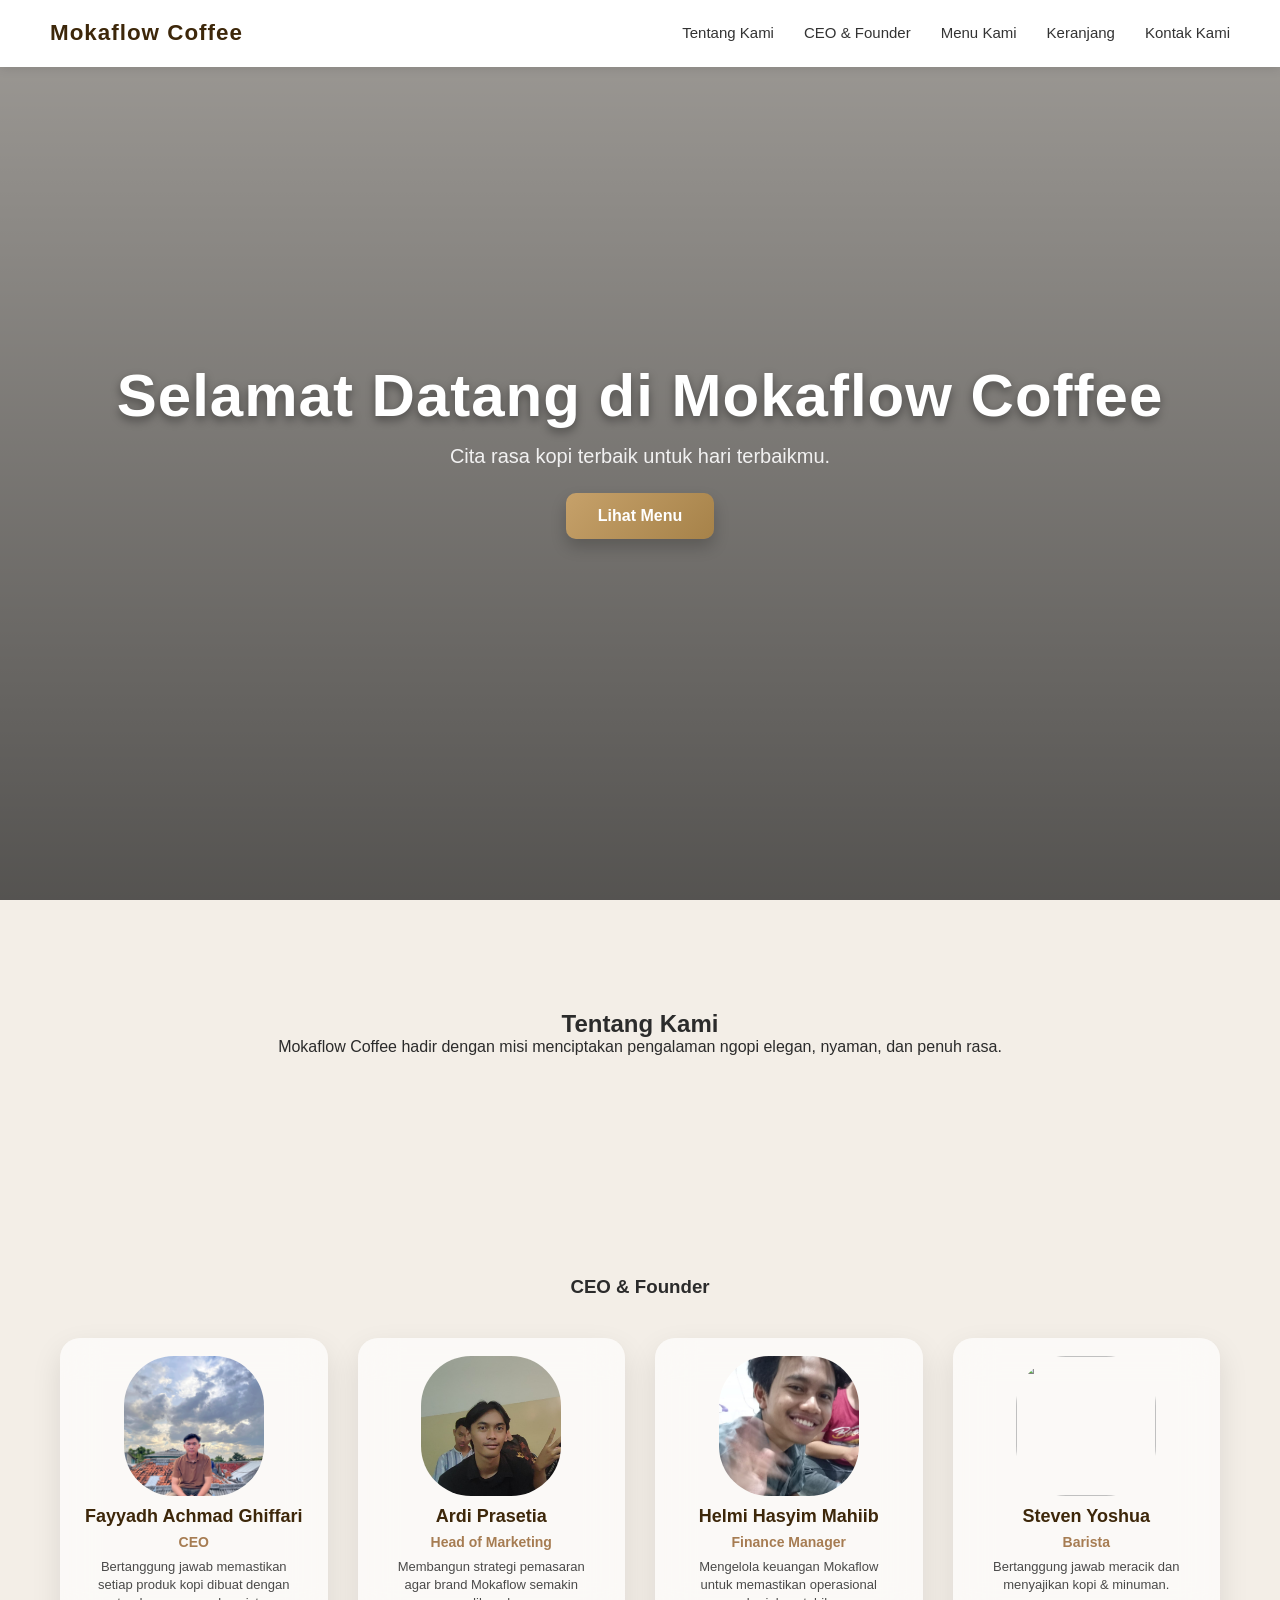
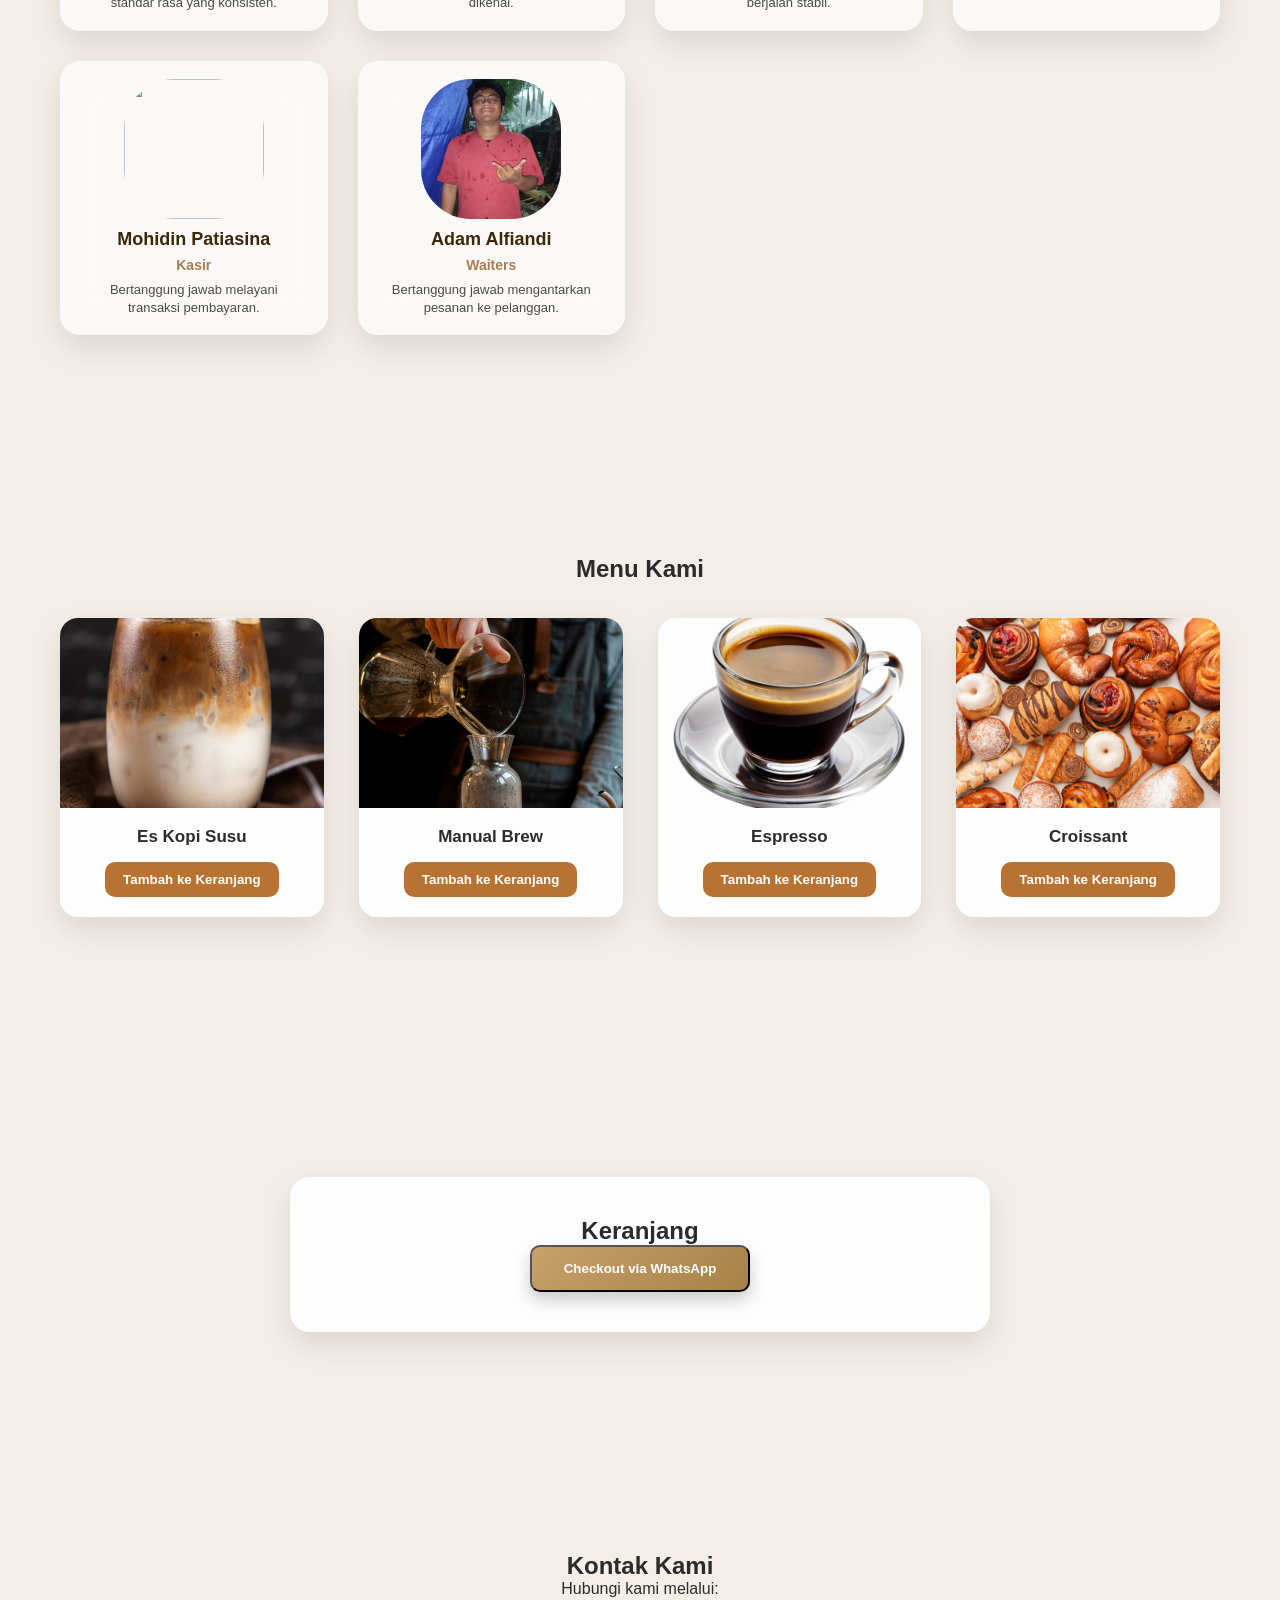
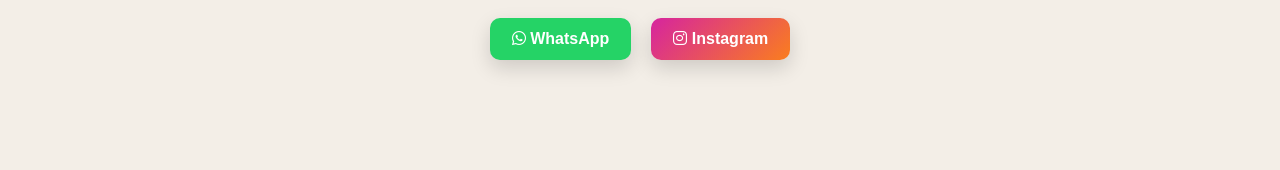
==== index.html @ 1c15f039 "Update index.html" ====
<!DOCTYPE html>
<html lang="id">
<head>
  <meta charset="UTF-8" />
  <meta name="viewport" content="width=device-width, initial-scale=1.0" />
  <title>Mokaflow Coffee</title>
  <link rel="stylesheet" href="style.css" />
  <link rel="stylesheet" href="https://cdnjs.cloudflare.com/ajax/libs/font-awesome/6.5.0/css/all.min.css" />
</head>
<body>
  <header>
    <nav class="navbar">
  <div class="logo">Mokaflow Coffee</div>

  <ul class="nav-links">
    <li><a href="#about">Tentang Kami</a></li>
    <li><a href="#ceo">CEO & Founder</a></li>
    <li><a href="#menu">Menu Kami</a></li>
    <li><a href="#keranjang">Keranjang</a></li>
    <li><a href="#kontak">Kontak Kami</a></li>
    
  </ul>

  <div class="burger">
    <span></span><span></span><span></span>
  </div>
</nav>

  </header>

  <section class="hero">
    <h1>Selamat Datang di Mokaflow Coffee</h1>
    <p>Cita rasa kopi terbaik untuk hari terbaikmu.</p>
    <a href="#menu" class="btn">Lihat Menu</a>
  </section>

  <section id="about" class="about">
    <h2>Tentang Kami</h2>
    <p>Mokaflow Coffee hadir dengan misi menciptakan pengalaman ngopi elegan, nyaman, dan penuh rasa.</p>
  </section>

  <section id="ceo" class="ceo">
    <h3>CEO & Founder</h3>
<div class="ceo-grid">

  <div class="ceo-card">
    <img src="images/fayyadh.jpeg" loading="lazy">
    <h3 class="ceo-name">Fayyadh Achmad Ghiffari</h3>

    <a href="https://wa.me/6285695570167" target="_blank" class="ceo-role">
      CEO 
    </a>

    <p class="ceo-desc">
      Bertanggung jawab memastikan setiap produk kopi dibuat dengan standar rasa yang konsisten.
    </p>
  </div>

  <div class="ceo-card">
    <img src="images/IMG_20251121_070805_861.jpg" loading="lazy">
    <h3 class="ceo-name">Ardi Prasetia</h3>

    <a href="https://wa.me/6285695570167" target="_blank" class="ceo-role">
      Head of Marketing
    </a>

    <p class="ceo-desc">
      Membangun strategi pemasaran agar brand Mokaflow semakin dikenal.
    </p>
  </div>

  <div class="ceo-card">
    <img src="images/IMG_20251121_070446_904.jpg" loading="lazy">
    <h3 class="ceo-name">Helmi Hasyim Mahiib</h3>

    <a href="https://wa.me/6285695570167" target="_blank" class="ceo-role">
      Finance Manager
    </a>

    <p class="ceo-desc">
      Mengelola keuangan Mokaflow untuk memastikan operasional berjalan stabil.
    </p>
  </div>

  <div class="ceo-card">
    <img src="images/#" loading="lazy">
    <h3 class="ceo-name">Steven Yoshua</h3>

    <a href="https://wa.me/6285695570167" target="_blank" class="ceo-role">
      Barista 
    </a>

    <p class="ceo-desc">
      Bertanggung jawab meracik dan menyajikan kopi & minuman.
    </p>
  </div>

  <div class="ceo-card">
    <img src="images/#" loading="lazy">
    <h3 class="ceo-name">Mohidin Patiasina</h3>

    <a href="https://wa.me/6285695570167" target="_blank" class="ceo-role">
      Kasir 
    </a>

    <p class="ceo-desc">
      Bertanggung jawab melayani transaksi pembayaran.
    </p>
  </div>

  <div class="ceo-card">
    <img src="images/alfiandi.jpeg" loading="lazy">
    <h3 class="ceo-name">Adam Alfiandi</h3>

    <a href="https://wa.me/6285695570167" target="_blank" class="ceo-role">
      Waiters
    </a>

    <p class="ceo-desc">
      Bertanggung jawab mengantarkan pesanan ke pelanggan.
    </p>
  </div>
  
</div>
  </section>

  <section id="menu" class="menu">
    <h2>Menu Kami</h2>
    <div class="menu-grid">
      <div class="menu-card">
  <img src="images/iced-coffee-with-whipped-cream.jpg" loading="lazy">
  <p>Es Kopi Susu</p>
  <button class="add-cart" data-item="Es Kopi Susu">Tambah ke Keranjang</button>
      </div>
      <div class="menu-card">
  <img src="images/coffee-maker-coffee-shop.jpg" loading="lazy">
  <p>Manual Brew</p>
  <button class="add-cart" data-item="Manual Brew">Tambah ke Keranjang</button>
</div>

<div class="menu-card">
  <img src="images/—Pngtree—espresso cup with a rich_15473319.png" loading="lazy">
  <p>Espresso</p>
  <button class="add-cart" data-item="Espresso">Tambah ke Keranjang</button>
</div>

<div class="menu-card">
  <img src="images/sweet-pastry-assortment-top-view.jpg" loading="lazy">
  <p>Croissant</p>
  <button class="add-cart" data-item="Croissant">Tambah ke Keranjang</button>
</div>
      
    </div>
  </section>

  
  <section id="keranjang" class="keranjang">
  <section id="cart-section" class="cart">
  <h2>Keranjang</h2>
  <ul id="cart-list"></ul>
  <button id="checkoutBtn" class="btn">Checkout via WhatsApp</button>
  </section>
  </section>

  <section id="kontak" class="kontak">
    <h2>Kontak Kami</h2>
    <p>Hubungi kami melalui:</p>
    <div class="sosmed">
      <a href="https://wa.me/085695570167" class="wa"><i class="fa-brands fa-whatsapp"></i> WhatsApp</a>
      <a href="https://www.instagram.com/mokaflow_coffe/" class="ig"><i class="fa-brands fa-instagram"></i> Instagram</a>
    </div>
  </section>

  <script src="script.js"></script>
  <div id="toast">Menu ditambahkan ke keranjang</div>
</body>
</html>
---- style.css ----
/* RESET */
* {
  margin: 0;
  padding: 0;
  box-sizing: border-box;
  font-family: "Poppins", sans-serif;
  text-align: center;
}

body {
  background: #f3eee7;
  color: #2b2b2b;
  overflow-x: hidden;
}

/* NAVBAR PREMIUM */
.navbar {
  width: 100%;
  padding: 18px 60px;
  display: flex;
  justify-content: space-between;
  align-items: center;
  background: rgba(15, 15, 15, 0.65);
  backdrop-filter: blur(16px) saturate(160%);
  border-bottom: 1px solid rgba(255,255,255,0.08);
  position: fixed;
  top: 0;
  z-index: 999;
  transition: 0.3s ease;
}

.logo {
  color: #3d270a;
  font-size: 26px;
  font-weight: 700;
  letter-spacing: 1px;
}

/* NAV LINKS */
.nav-links {
  display: flex;
  list-style: none;
  gap: 28px;
  position: relative;
}

.nav-links li a {
  color: #fff;
  text-decoration: none;
  font-size: 15px;
  font-weight: 500;
  position: relative;
  transition: 0.3s;
}

/* elegant underline effect */
.nav-links li a::after {
  content: "";
  position: absolute;
  width: 0;
  height: 2px;
  bottom: -5px;
  left: 0;
  background: #c6a16a;
  transition: 0.3s;
}

.nav-links li a:hover::after {
  width: 100%;
}

/* Dropdown */
.dropdown-menu {
  display: none;
  position: absolute;
  top: 40px;
  background: rgba(25,25,25,0.85);
  backdrop-filter: blur(20px);
  padding: 12px 0;
  border-radius: 12px;
  width: 180px;
  box-shadow: 0 10px 25px rgba(0,0,0,0.3);
}

.dropdown:hover .dropdown-menu {
  display: block;
  animation: dropdownFade 0.3s ease forwards;
}

@keyframes dropdownFade {
  from { opacity: 0; transform: translateY(10px); }
  to { opacity: 1; transform: translateY(0); }
}

.dropdown-menu li {
  padding: 12px 20px;
}

.dropdown-menu li a {
  color: #eee;
  display: block;
  font-size: 14px;
  letter-spacing: 0.5px;
}

.dropdown-menu li:hover {
  background: rgba(255,255,255,0.08);
}

/* BURGER MENU */
.burger {
  display: none;
  cursor: pointer;
}

.burger span {
  display: block;
  width: 28px;
  height: 3px;
  background: white;
  margin: 5px;
  border-radius: 10px;
  transition: 0.4s;
}

/* HERO PREMIUM */
.hero {
  height: 100vh;
  background: linear-gradient(rgba(0,0,0,0.35), rgba(0,0,0,0.65)),
    url('https://images.unsplash.com/photo-1511920170033-f8396924c348?auto=format&fit=crop&w=1600&q=80');
  background-size: cover;
  background-position: center;
  display: flex;
  flex-direction: column;
  align-items: center;
  justify-content: center;
  text-align: center;
  color: white;
  padding: 0 20px;
}

.hero h1 {
  font-size: 60px;
  font-weight: 800;
  margin-bottom: 15px;
  letter-spacing: 1px;
  text-shadow: 0 4px 10px rgba(0,0,0,0.4);
  animation: slideDown 1s ease-out;
}

.hero p {
  font-size: 20px;
  opacity: 0.9;
  margin-bottom: 25px;
  animation: fadeIn 1.6s ease-out;
}

@keyframes slideDown {
  from { opacity: 0; transform: translateY(-20px); }
  to { opacity: 1; transform: translateY(0); }
}

@keyframes fadeIn {
  from { opacity: 0; }
  to { opacity: 1; }
}

/* PREMIUM BUTTON */
.btn {
  padding: 14px 32px;
  background: linear-gradient(135deg, #c6a16a, #a68249);
  color: white;
  text-decoration: none;
  border-radius: 10px;
  font-weight: 600;
  transition: 0.3s ease;
  box-shadow: 0 8px 16px rgba(0,0,0,0.2);
}

.btn:hover {
  transform: translateY(-3px);
  box-shadow: 0 12px 22px rgba(0,0,0,0.25);
}

/* SECTION GENERAL */
section {
  padding: 110px 60px;
}

/* CEO GRID — PREMIUM CARDS */
.ceo-grid {
  display: grid;
  grid-template-columns: repeat(auto-fit, minmax(210px, 1fr));
  gap: 30px;
  margin-top: 40px;
}

.ceo-card {
  background: rgba(255,255,255,0.65);
  backdrop-filter: blur(20px);
  border-radius: 20px;
  padding: 18px;
  text-align: center;
  box-shadow: 0 12px 30px rgba(0,0,0,0.1);
  transition: 0.35s ease;
}

.ceo-card:hover {
  transform: translateY(-8px);
  box-shadow: 0 18px 40px rgba(0,0,0,0.18);
}

.ceo-card img {
  width: 140px;       /* ukuran seragam */
  height: 140px;      /* ukuran seragam */
  object-fit: cover;  /* menjaga proporsi, crop otomatis */
  border-radius: 50px; /* menyesuaikan bentuk card */
  display: block;
  margin: 0 auto 10px;
}

/* MENU GRID PREMIUM */
.menu-grid {
  display: grid;
  grid-template-columns: repeat(auto-fit, minmax(230px, 1fr));
  gap: 35px;
  margin-top: 35px;
}

.menu-card {
  background: rgba(255,255,255,0.7);
  background: rgba(255,255,255,0.9);
  border-radius: 18px;
  overflow: hidden;
  transition: 0.35s;
  box-shadow: 0 12px 30px rgba(0,0,0,0.1);
  cursor: pointer;
}

.menu-card:hover {
  transform: translateY(-4px);
  box-shadow: 0 16px 45px rgba(0,0,0,0.18);
}

.menu-card img {
  width: 100%;
  height: 190px;
  object-fit: cover;
}

.menu-card p {
  padding: 15px;
  font-weight: 600;
  font-size: 17px;
}

/* KONTAK */
.kontak .sosmed {
  display: flex;
  gap: 20px;
  margin-top: 20px;
  justify-content: center;
}

.sosmed a {
  padding: 12px 22px;
  border-radius: 10px;
  text-decoration: none;
  color: white;
  font-weight: 600;
  transition: 0.3s;
  box-shadow: 0 8px 20px rgba(0,0,0,0.15);
}

.sosmed a:hover {
  transform: translateY(-3px);
}

.wa {
  background: #25D366;
}

.ig {
  background: linear-gradient(135deg, #d6249f, #fa7e1e);
}

/* NAVBAR */
.navbar {
  width: 100%;
  padding: 20px 50px;
  display: flex;
  justify-content: space-between;
  align-items: center;
  background: #fff;
  position: fixed;
  top: 0;
  left: 0;
  z-index: 999;
  box-shadow: 0 2px 10px rgba(0,0,0,0.1);
}

.navbar .logo {
  font-size: 1.4rem;
  font-weight: bold;
}

.nav-links {
  list-style: none;
  display: flex;
  gap: 30px;
}

.nav-links li a {
  text-decoration: none;
  color: #333;
  font-weight: 500;
  transition: 0.3s;
}

.nav-links li a:hover {
  color: #b87333;
}

/* BURGER (mobile) */
.burger {
  display: none;
  flex-direction: column;
  cursor: pointer;
}

.burger span {
  width: 25px;
  height: 3px;
  background: #333;
  margin: 4px 0;
  transition: 0.3s;
}

/* RESPONSIVE */
@media (max-width: 768px) {
  .nav-links {
    position: absolute;
    right: 0;
    top: 70px;
    background: #fff;
    width: 200px;
    flex-direction: column;
    gap: 0;
    padding: 20px;
    display: none;
    box-shadow: 0 2px 10px rgba(0,0,0,0.2);
  }

  .nav-links li {
    margin-bottom: 15px;
  }

  .burger {
    display: flex;
  }

  .nav-active {
    display: flex;
  }
}

/* === KERANJANG === */
.cart {
  margin-top: 40px;
  padding: 40px;
  background: rgba(255,255,255,0.7);
  border-radius: 20px;
  box-shadow: 0 12px 30px rgba(0,0,0,0.1);
  background: rgba(255,255,255,0.9);
  max-width: 700px;
  margin-left: auto;
  margin-right: auto;
}

#cart-list {
  list-style: none;
  padding: 0;
  text-align: left;
}

#cart-list li {
  padding: 10px 0;
  font-size: 17px;
  border-bottom: 1px solid #ddd;
}

.add-cart {
  padding: 10px 18px;
  margin-bottom: 20px;
  border: none;
  background: #b87333;
  color: white;
  border-radius: 10px;
  cursor: pointer;
  font-weight: 600;
  transition: 0.3s ease;
}

.add-cart:hover {
  background: #8a5626;
  transform: translateY(-3px);
}
/* === TOAST NOTIFICATION === */
#toast {
  position: fixed;
  bottom: 30px;
  right: 30px;
  background: #3d270a;
  color: white;
  padding: 14px 22px;
  border-radius: 10px;
  font-size: 15px;
  box-shadow: 0 10px 25px rgba(0,0,0,0.2);
  opacity: 0;
  transform: translateY(20px);
  transition: 0.4s ease;
  z-index: 99999;
}

#toast.show {
  opacity: 1;
  transform: translateY(0);
}
  .minus-btn {
  margin-left: 10px;
  padding: 4px 10px;
  background: #b23b3b;
  border: none;
  color: white;
  border-radius: 6px;
  font-weight: bold;
  cursor: pointer;
  transition: 0.2s;
}

.minus-btn:hover {
  background: #8b2f2f;
}
.ceo-name {
  font-size: 18px;
  font-weight: 700;
  margin-bottom: 6px;
  color: #3d270a;
}

.ceo-role {
  display: inline-block;
  margin-bottom: 8px;
  font-size: 14px;
  font-weight: 600;
  color: #a67c52;
  text-decoration: none;
  transition: 0.3s;
}

.ceo-role:hover {
  color: #7a5838;
  transform: translateY(-2px);
}

.ceo-desc {
  font-size: 13px;
  opacity: 0.85;
  line-height: 1.4em;
  max-width: 200px;
  margin: 0 auto;
}
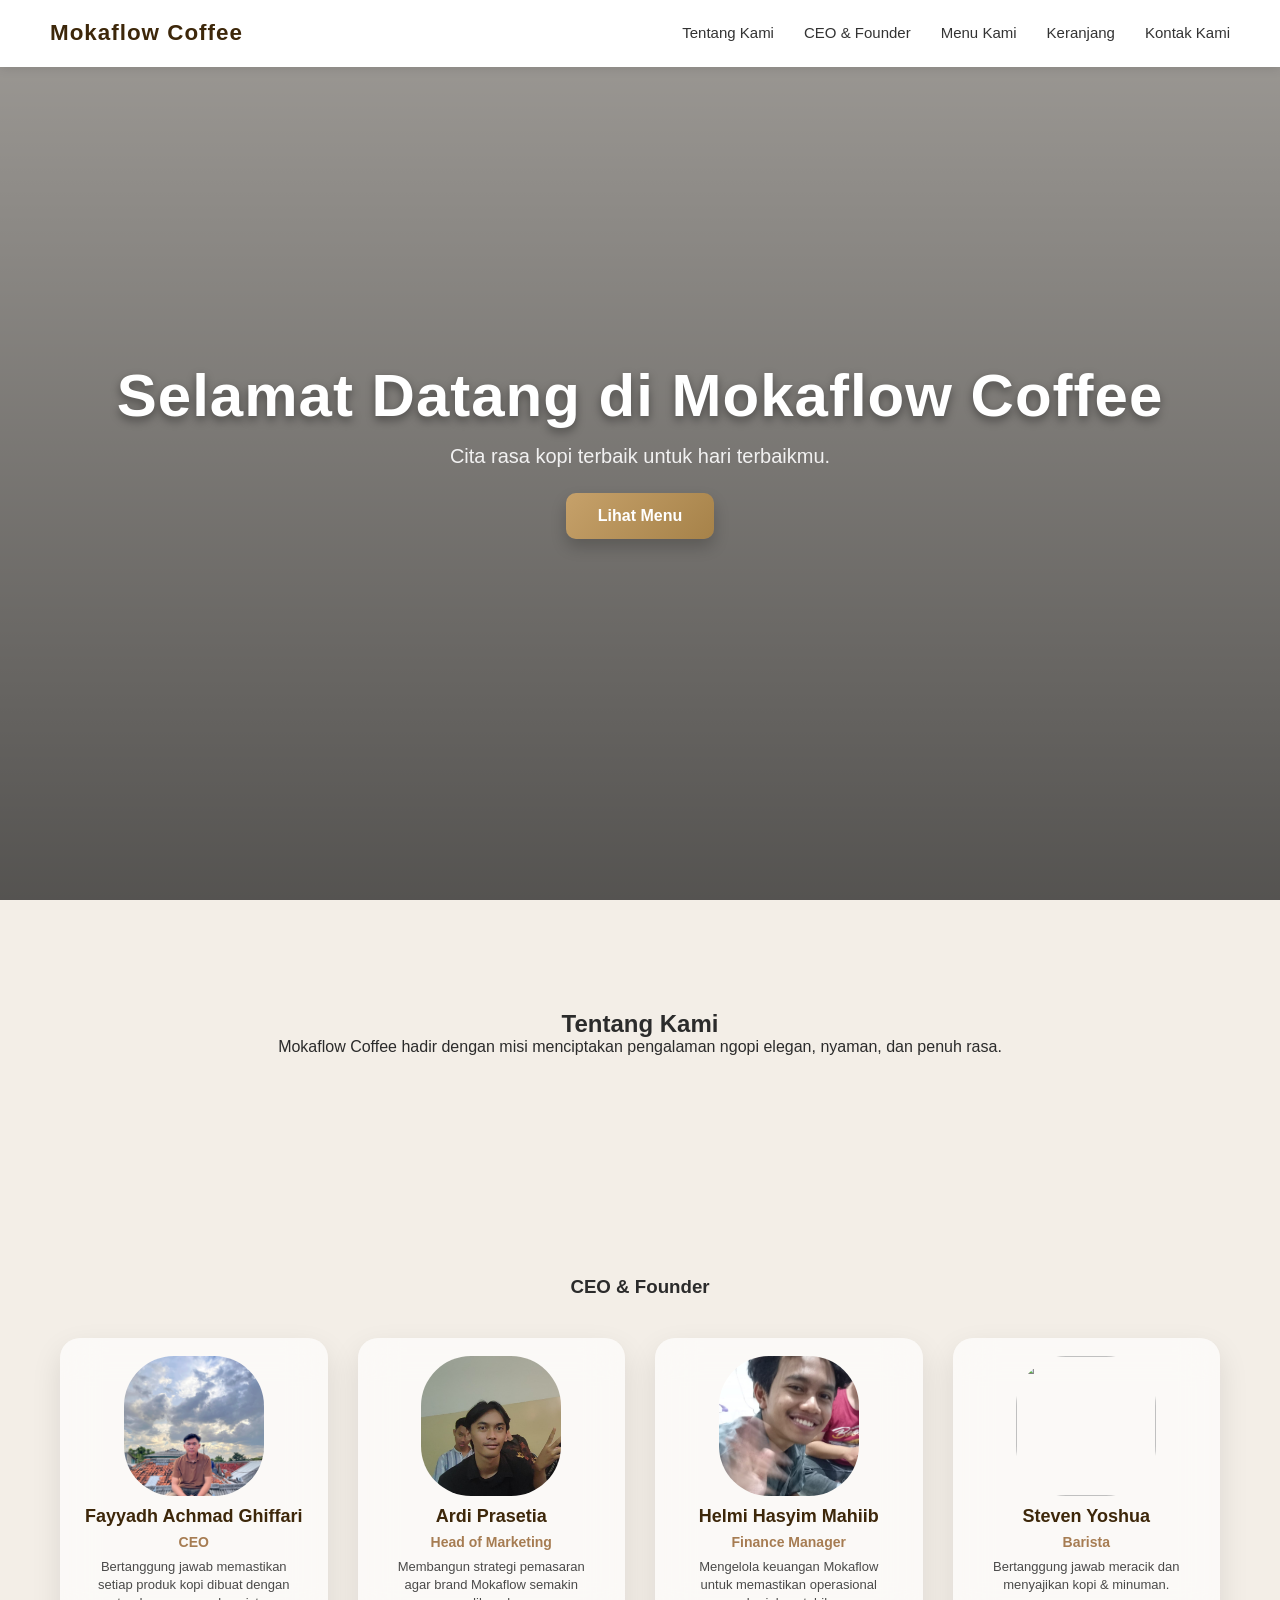
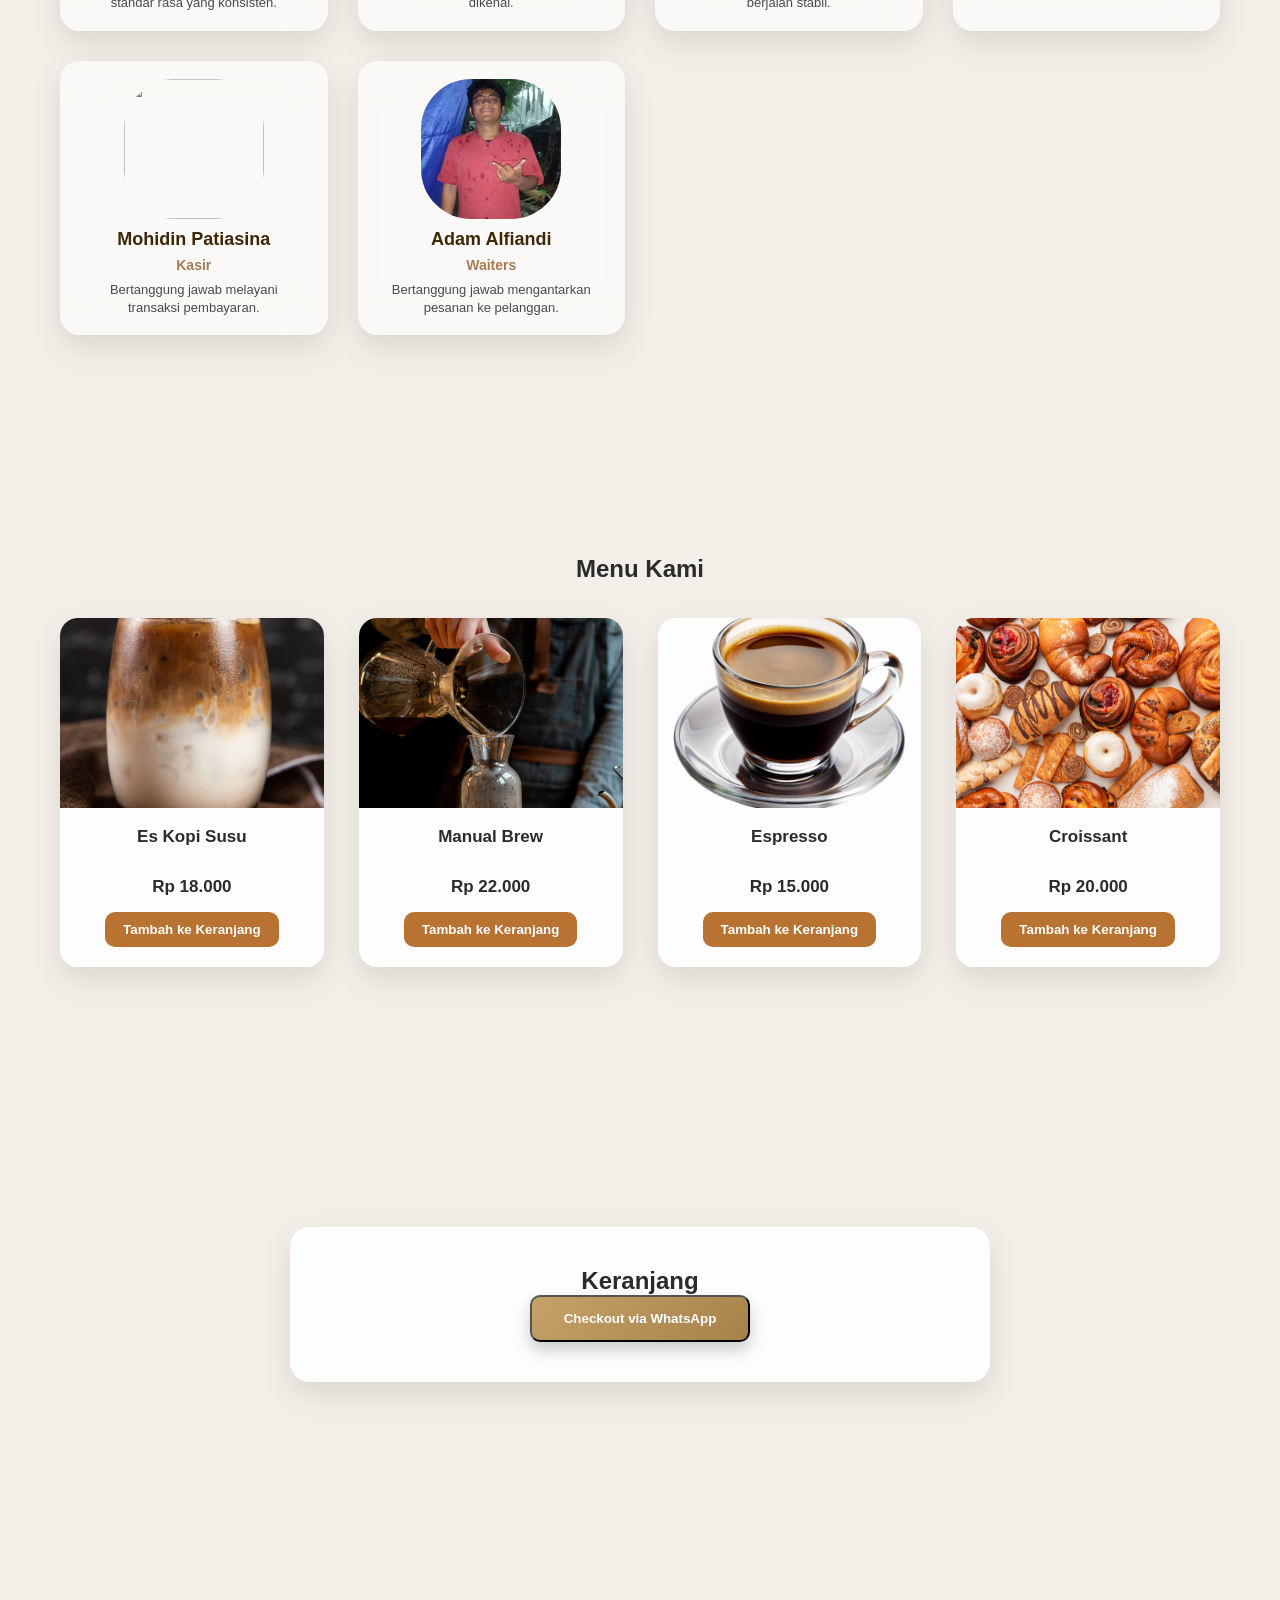
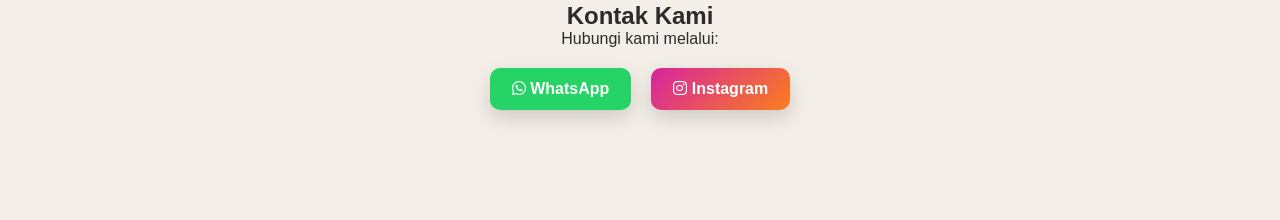
==== commit 86a6c815: "Update index.html" ====
--- a/index.html
+++ b/index.html
@@ -129,26 +129,32 @@
     <div class="menu-grid">
       <div class="menu-card">
   <img src="images/iced-coffee-with-whipped-cream.jpg" loading="lazy">
-  <p>Es Kopi Susu</p>
+  <p class="menu-title">Es Kopi Susu</p>
+  <p class="menu-price">Rp 18.000</p>
   <button class="add-cart" data-item="Es Kopi Susu">Tambah ke Keranjang</button>
-      </div>
-      <div class="menu-card">
+</div>
+
+<div class="menu-card">
   <img src="images/coffee-maker-coffee-shop.jpg" loading="lazy">
-  <p>Manual Brew</p>
+  <p class="menu-title">Manual Brew</p>
+  <p class="menu-price">Rp 22.000</p>
   <button class="add-cart" data-item="Manual Brew">Tambah ke Keranjang</button>
 </div>
 
 <div class="menu-card">
   <img src="images/—Pngtree—espresso cup with a rich_15473319.png" loading="lazy">
-  <p>Espresso</p>
+  <p class="menu-title">Espresso</p>
+  <p class="menu-price">Rp 15.000</p>
   <button class="add-cart" data-item="Espresso">Tambah ke Keranjang</button>
 </div>
 
 <div class="menu-card">
   <img src="images/sweet-pastry-assortment-top-view.jpg" loading="lazy">
-  <p>Croissant</p>
+  <p class="menu-title">Croissant</p>
+  <p class="menu-price">Rp 20.000</p>
   <button class="add-cart" data-item="Croissant">Tambah ke Keranjang</button>
 </div>
+
       
     </div>
   </section>
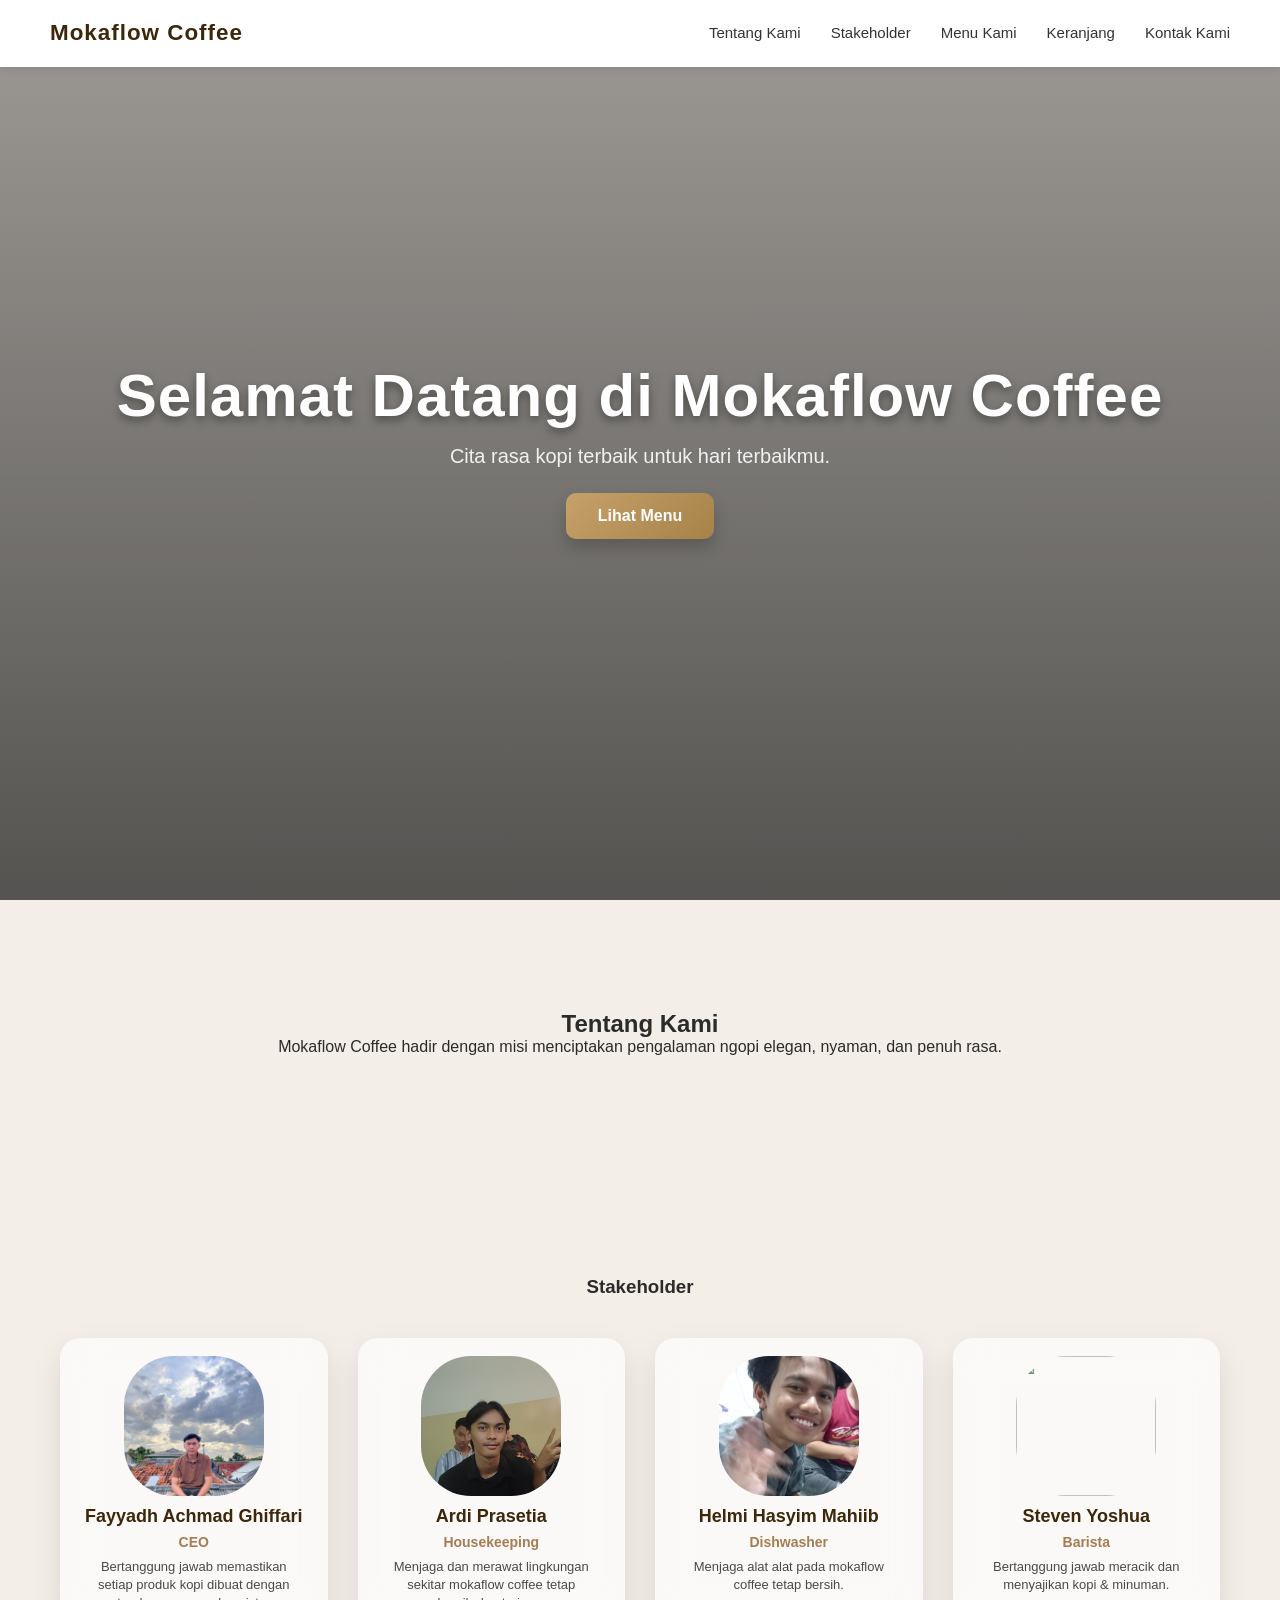
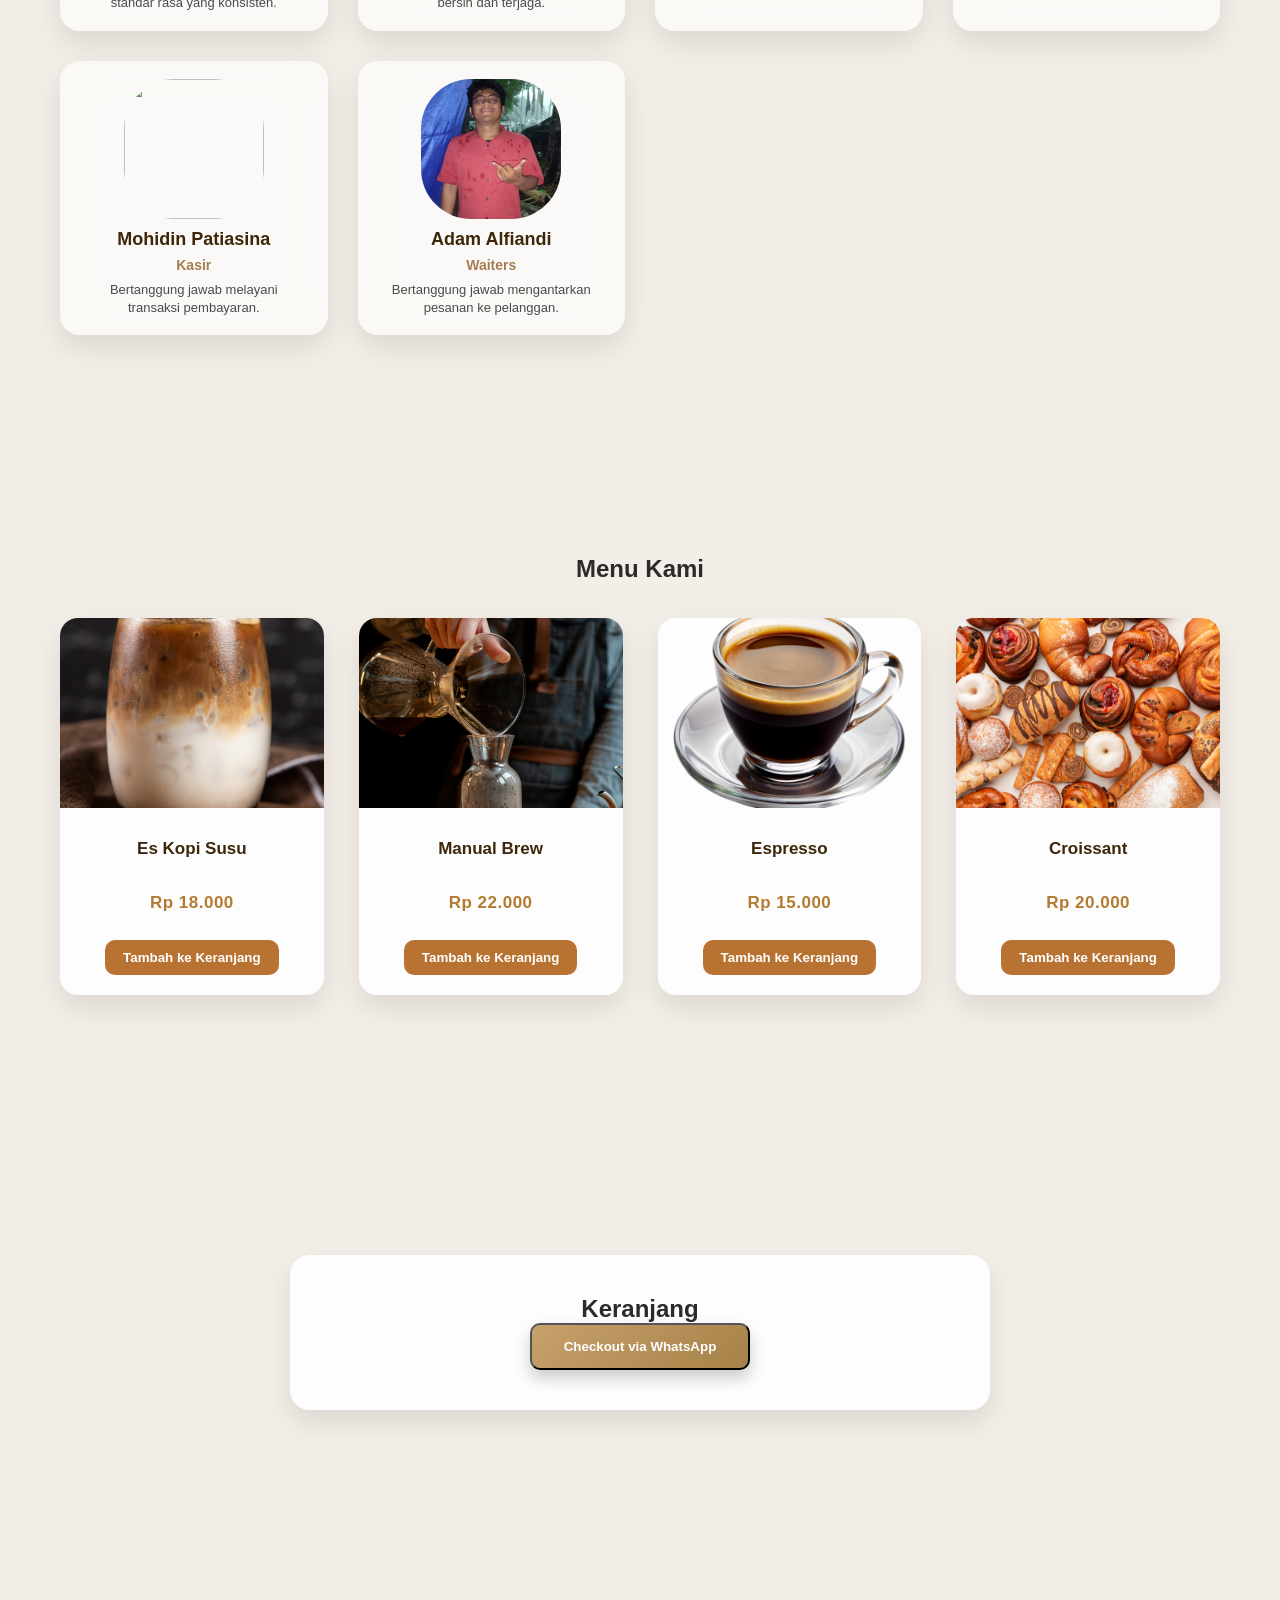
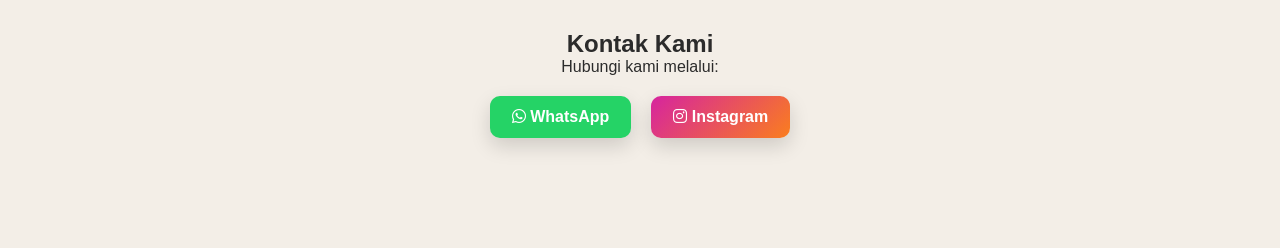
==== commit d1010697: "Update index.html" ====
--- a/index.html
+++ b/index.html
@@ -14,7 +14,7 @@
 
   <ul class="nav-links">
     <li><a href="#about">Tentang Kami</a></li>
-    <li><a href="#ceo">CEO & Founder</a></li>
+    <li><a href="#ceo">Stakeholder</a></li>
     <li><a href="#menu">Menu Kami</a></li>
     <li><a href="#keranjang">Keranjang</a></li>
     <li><a href="#kontak">Kontak Kami</a></li>
@@ -40,7 +40,7 @@
   </section>
 
   <section id="ceo" class="ceo">
-    <h3>CEO & Founder</h3>
+    <h3>Stakeholder</h3>
 <div class="ceo-grid">
 
   <div class="ceo-card">
@@ -61,11 +61,11 @@
     <h3 class="ceo-name">Ardi Prasetia</h3>
 
     <a href="https://wa.me/6285695570167" target="_blank" class="ceo-role">
-      Head of Marketing
+      Housekeeping
     </a>
 
     <p class="ceo-desc">
-      Membangun strategi pemasaran agar brand Mokaflow semakin dikenal.
+      Menjaga dan merawat lingkungan sekitar mokaflow coffee tetap bersih dan terjaga.
     </p>
   </div>
 
@@ -74,11 +74,11 @@
     <h3 class="ceo-name">Helmi Hasyim Mahiib</h3>
 
     <a href="https://wa.me/6285695570167" target="_blank" class="ceo-role">
-      Finance Manager
+      Dishwasher
     </a>
 
     <p class="ceo-desc">
-      Mengelola keuangan Mokaflow untuk memastikan operasional berjalan stabil.
+      Menjaga alat alat pada mokaflow coffee tetap bersih.
     </p>
   </div>
 
--- a/style.css
+++ b/style.css
@@ -470,3 +470,28 @@
   max-width: 200px;
   margin: 0 auto;
 }
+/* NAMA MENU */
+.menu-title {
+  font-size: 18px;
+  font-weight: 700;
+  margin-top: 12px;
+  color: #3d270a;
+}
+
+/* HARGA MENU — ELEGAN */
+.menu-price {
+  font-size: 16px;
+  font-weight: 600;
+  margin-top: 4px;
+  margin-bottom: 12px;
+  color: #b37b32;
+  letter-spacing: 0.5px;
+  transition: 0.3s ease;
+}
+
+/* EFEK INTERAKTIF KETIKA CARD DIHOVER */
+.menu-card:hover .menu-price {
+  color: #8a5626;
+  transform: scale(1.08);
+}
+
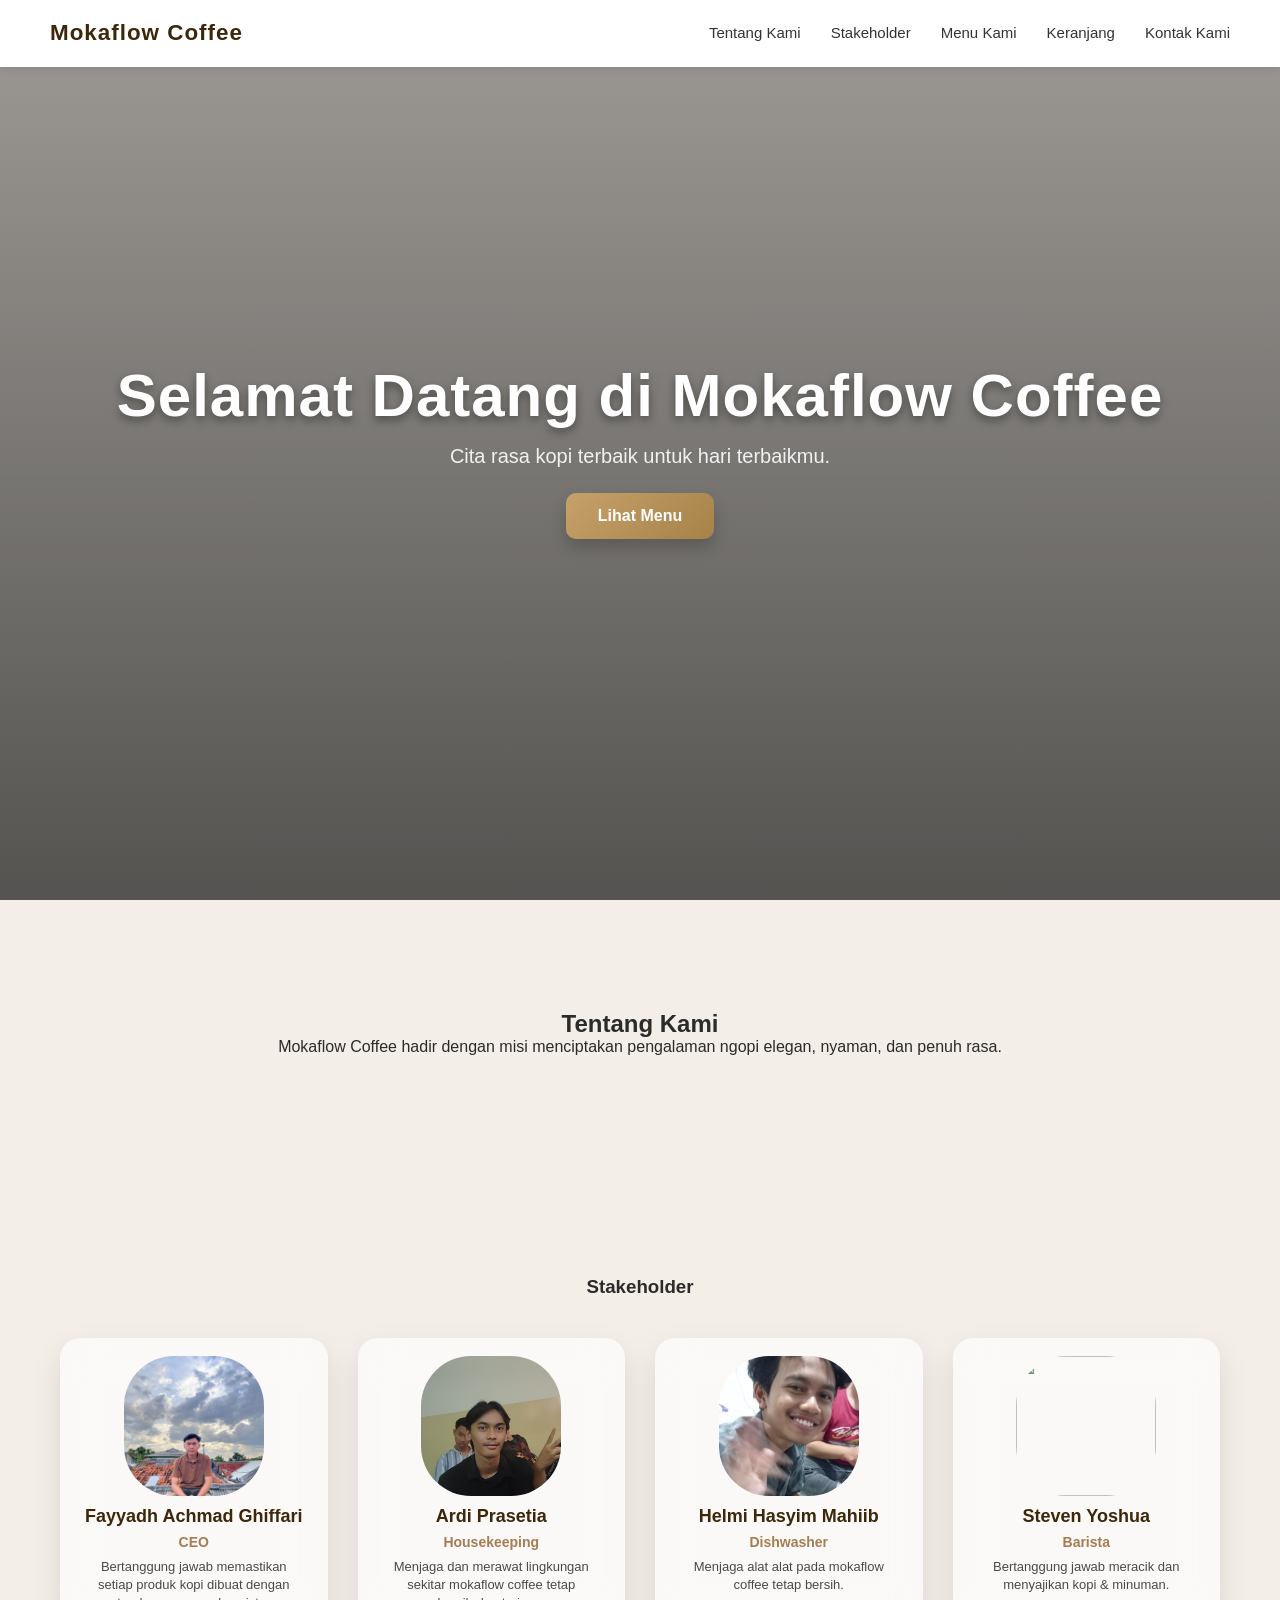
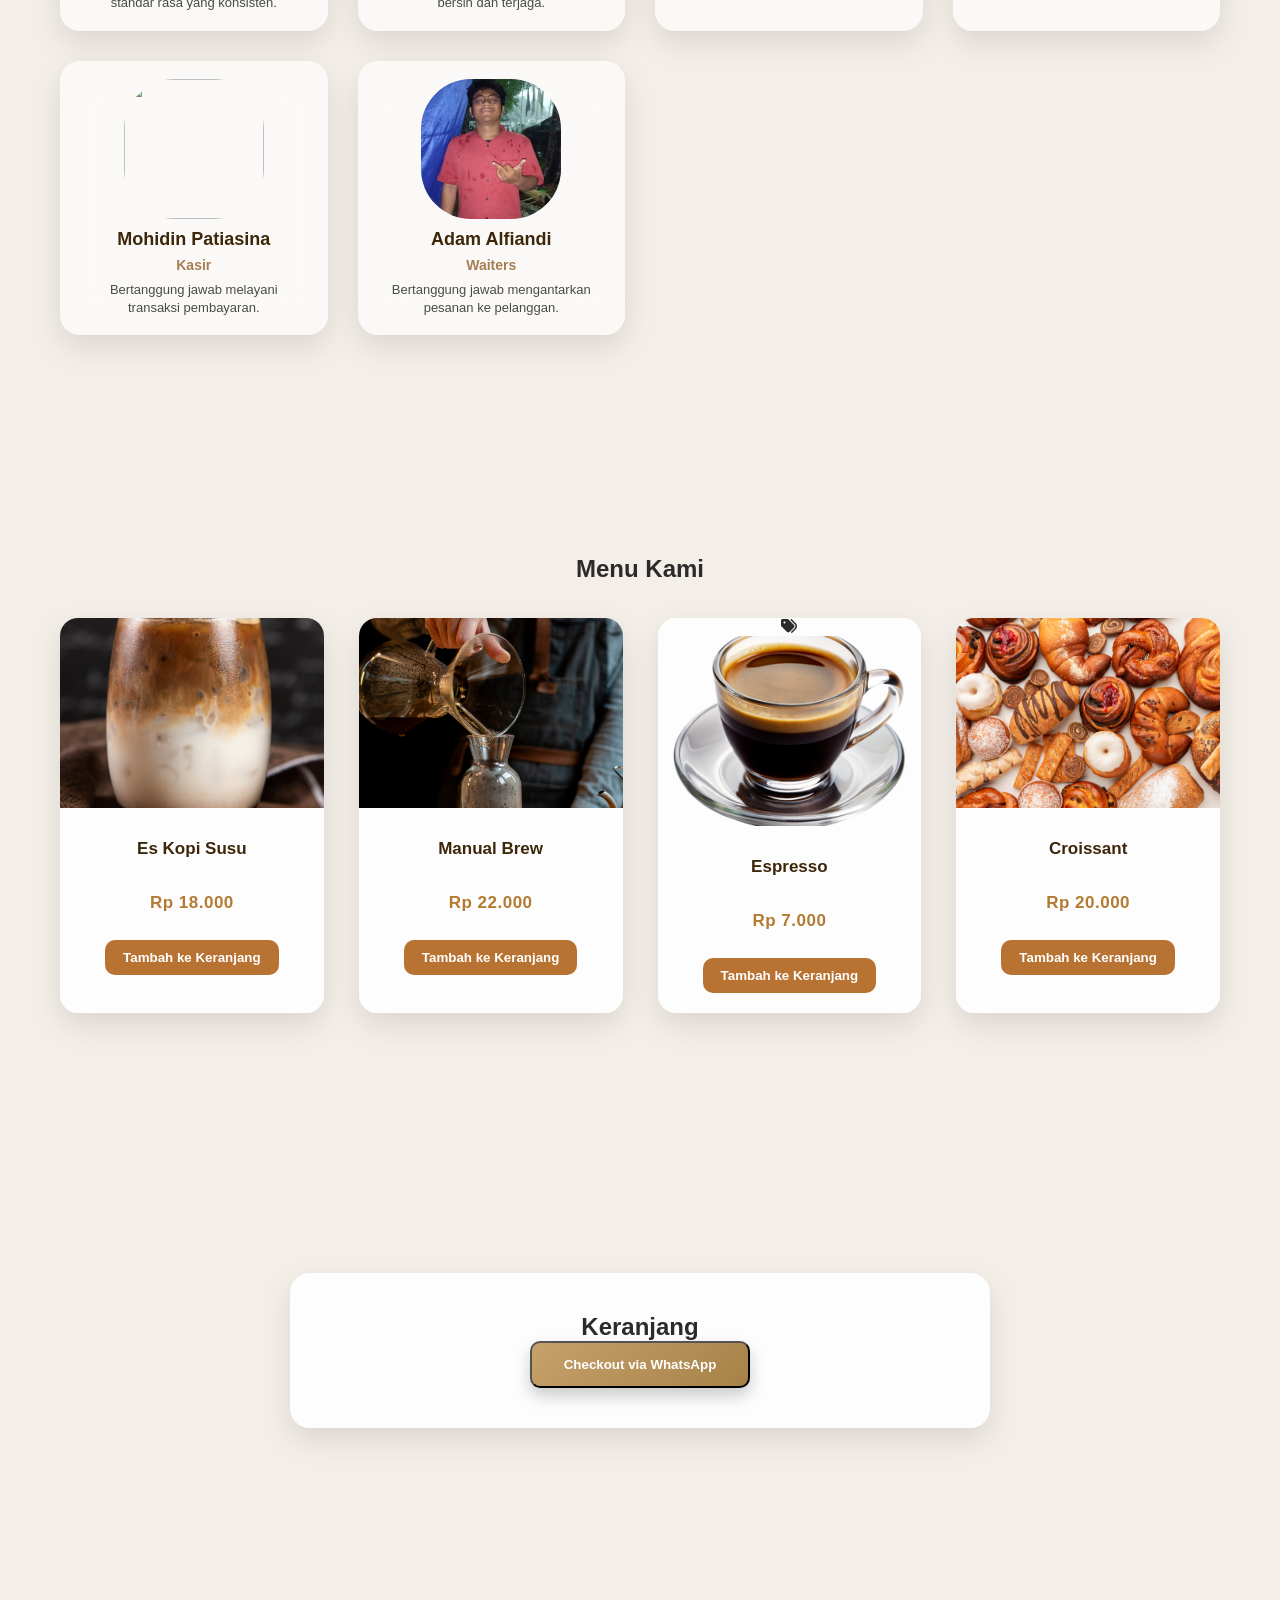
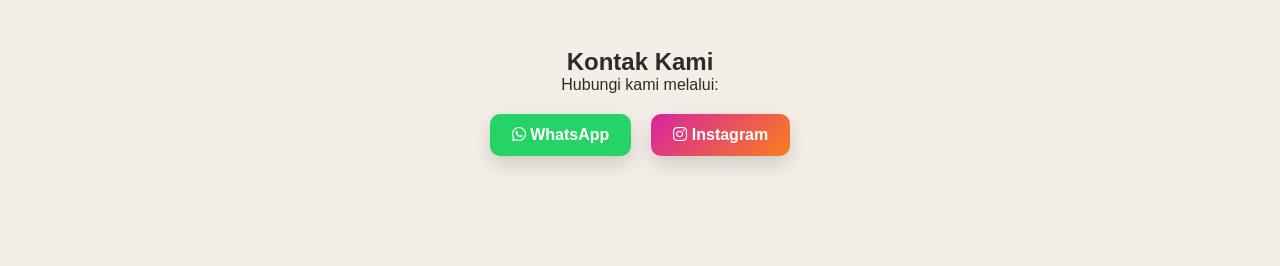
==== commit 5a425281: "Update index.html" ====
--- a/index.html
+++ b/index.html
@@ -141,10 +141,13 @@
   <button class="add-cart" data-item="Manual Brew">Tambah ke Keranjang</button>
 </div>
 
-<div class="menu-card">
+<div class="menu-card discount">
+  <span class="discount-badge">
+    <i class="fa-solid fa-tags"></i>
+  </span>
   <img src="images/—Pngtree—espresso cup with a rich_15473319.png" loading="lazy">
   <p class="menu-title">Espresso</p>
-  <p class="menu-price">Rp 15.000</p>
+  <p class="menu-price">Rp 7.000</p>
   <button class="add-cart" data-item="Espresso">Tambah ke Keranjang</button>
 </div>
 
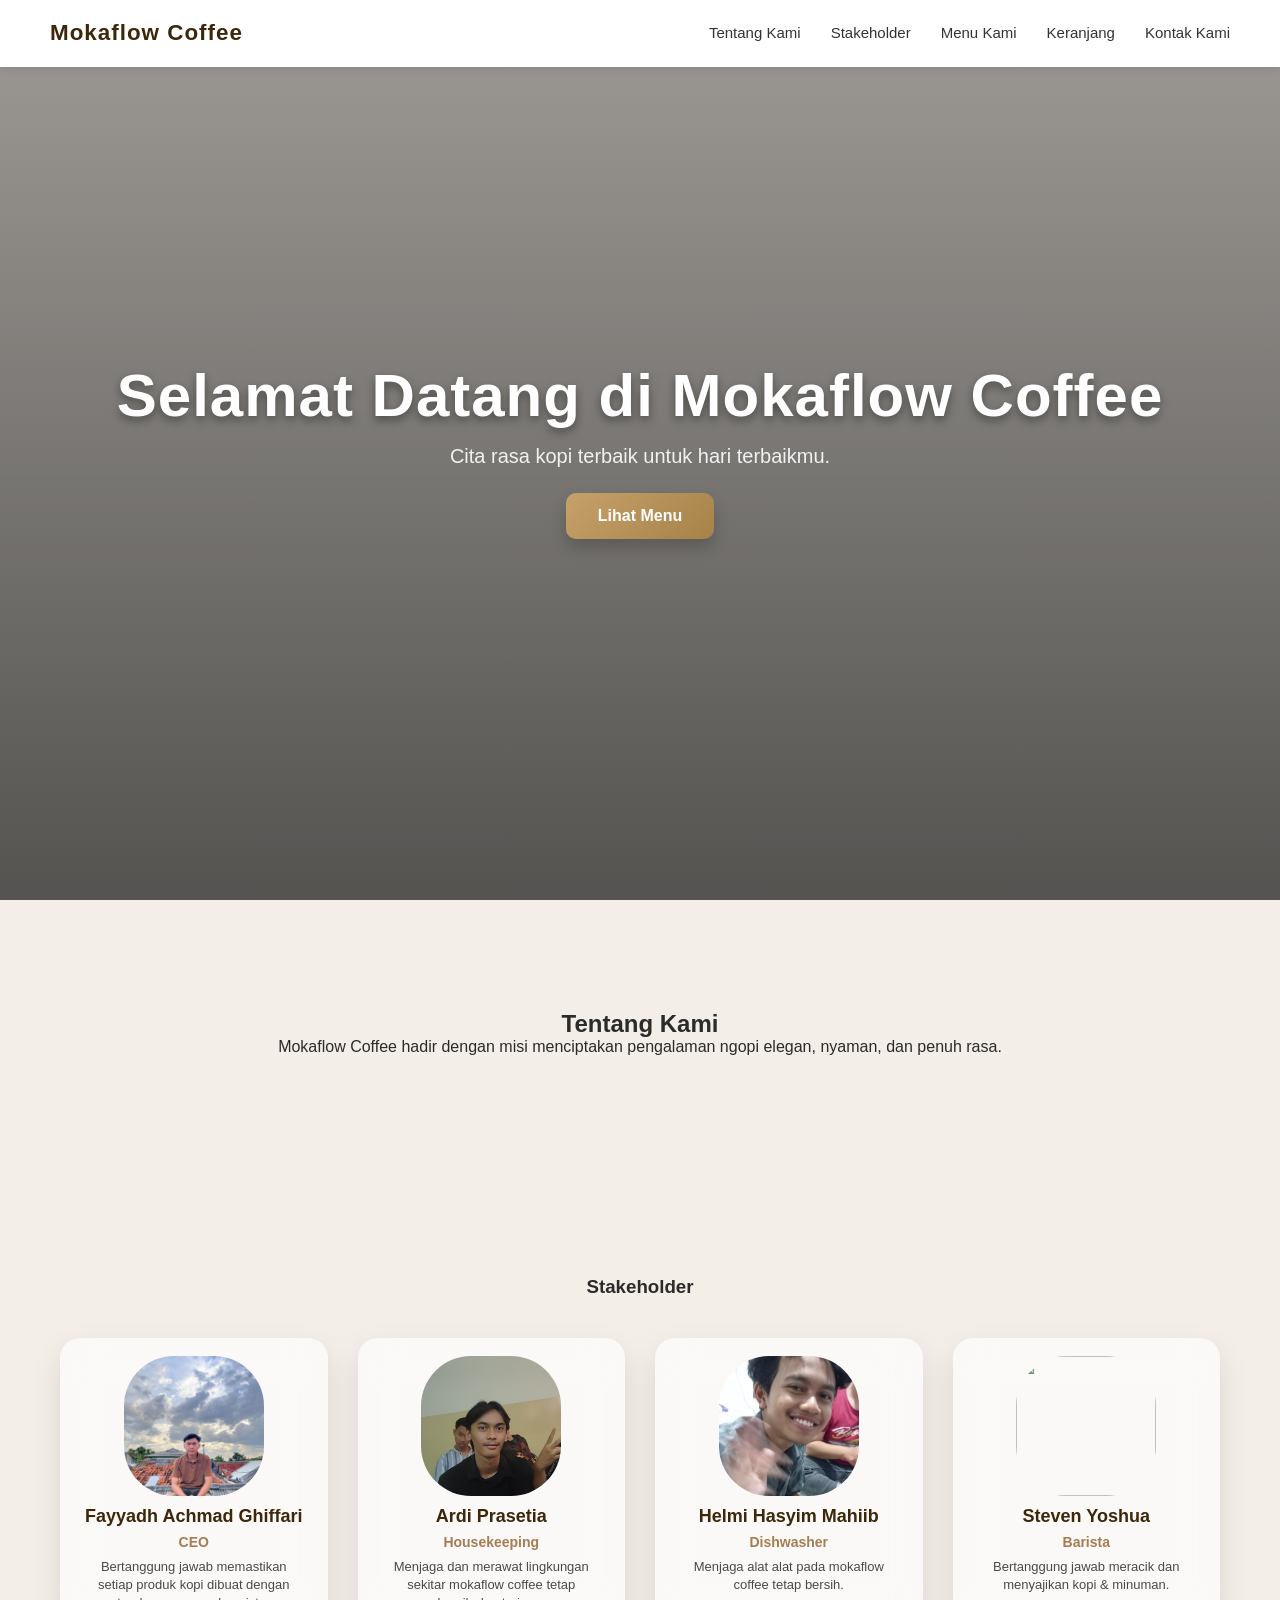
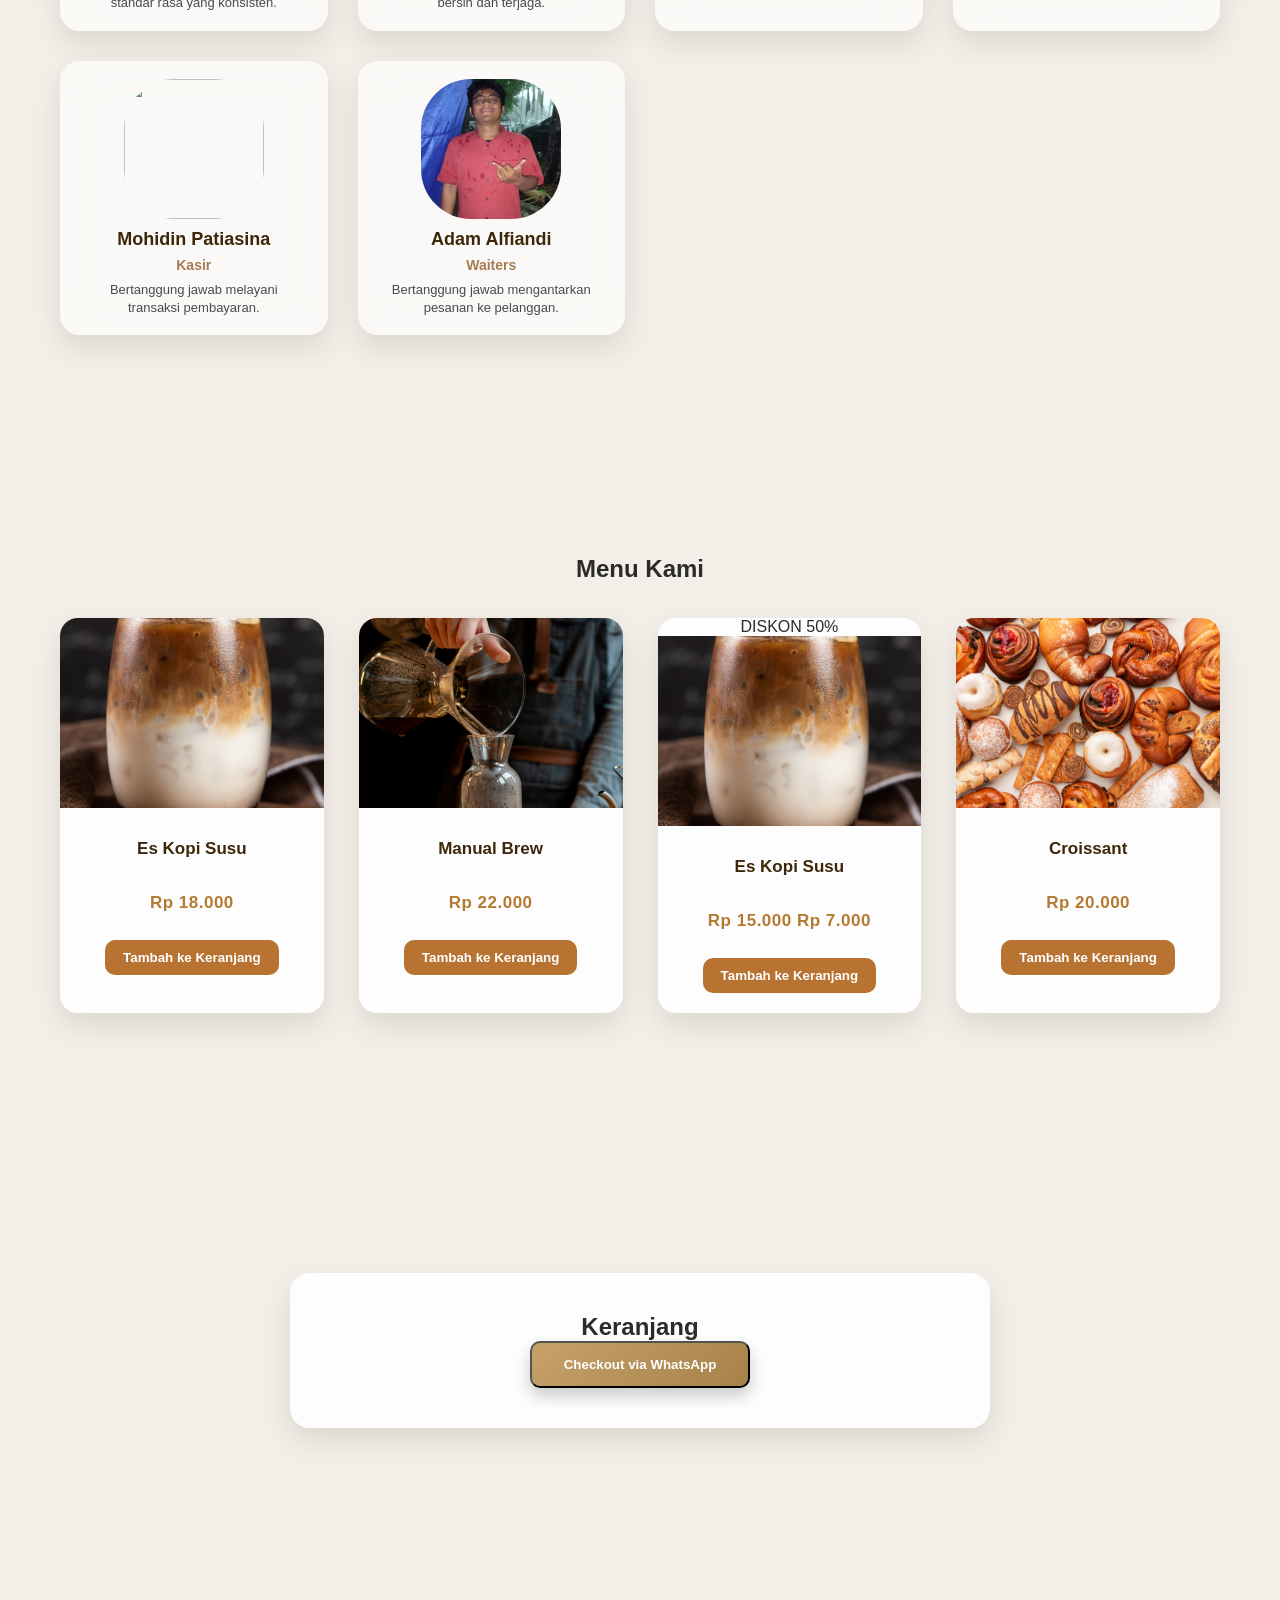
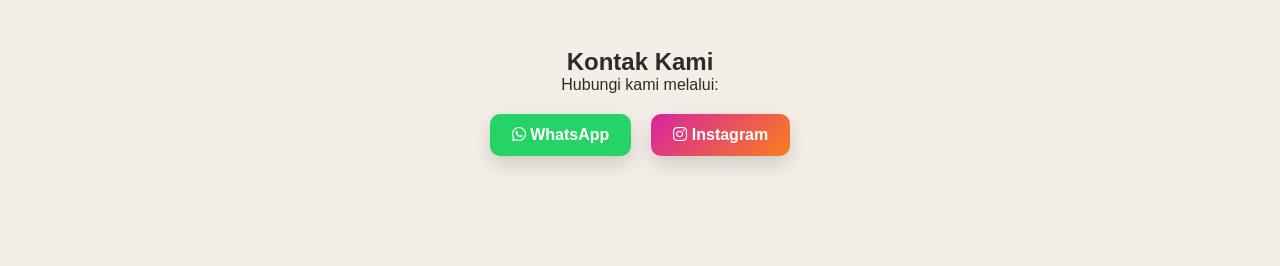
==== commit 6994a69e: "Update index.html" ====
--- a/index.html
+++ b/index.html
@@ -141,15 +141,21 @@
   <button class="add-cart" data-item="Manual Brew">Tambah ke Keranjang</button>
 </div>
 
-<div class="menu-card discount">
-  <span class="discount-badge">
-    <i class="fa-solid fa-tags"></i>
-  </span>
-  <img src="images/—Pngtree—espresso cup with a rich_15473319.png" loading="lazy">
-  <p class="menu-title">Espresso</p>
-  <p class="menu-price">Rp 7.000</p>
-  <button class="add-cart" data-item="Espresso">Tambah ke Keranjang</button>
+<div class="menu-card">
+  <span class="ribbon">DISKON 50%</span>
+
+  <img src="images/iced-coffee-with-whipped-cream.jpg" loading="lazy">
+
+  <p class="menu-title">Es Kopi Susu</p>
+
+  <p class="menu-price">
+    <span class="old-price">Rp 15.000</span>
+    <span class="new-price">Rp 7.000</span>
+  </p>
+
+  <button class="add-cart" data-item="Es Kopi Susu">Tambah ke Keranjang</button>
 </div>
+
 
 <div class="menu-card">
   <img src="images/sweet-pastry-assortment-top-view.jpg" loading="lazy">
--- a/style.css
+++ b/style.css
@@ -235,6 +235,24 @@
   transition: 0.35s;
   box-shadow: 0 12px 30px rgba(0,0,0,0.1);
   cursor: pointer;
+  position: relative;
+}
+
+.discount-badge {
+  position: absolute;
+  top: -8px;
+  right: -8px;
+  background: #e63946; /* warna merah promo */
+  color: #fff;
+  width: 36px;
+  height: 36px;
+  border-radius: 50%;
+  display: flex;
+  justify-content: center;
+  align-items: center;
+  font-size: 14px;
+  z-index: 10;
+  box-shadow: 0 0 8px rgba(0,0,0,0.2);
 }
 
 .menu-card:hover {
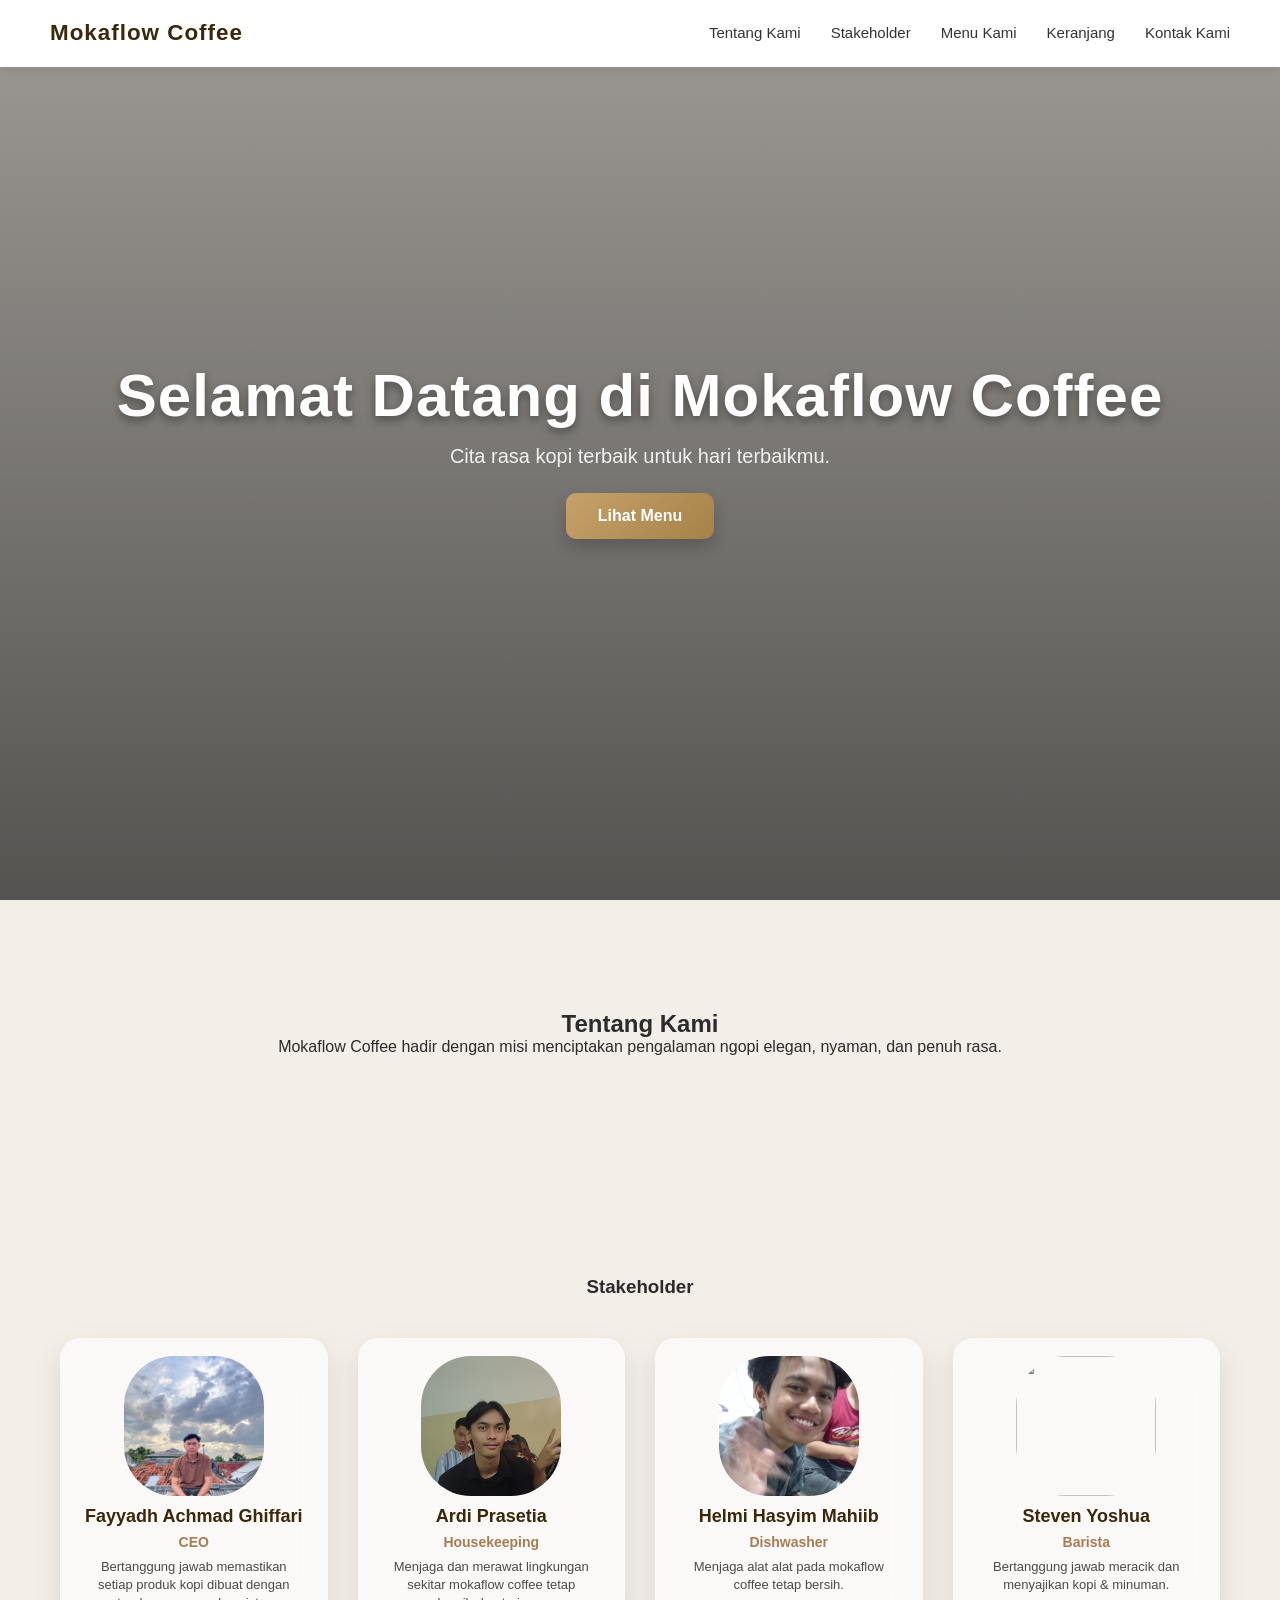
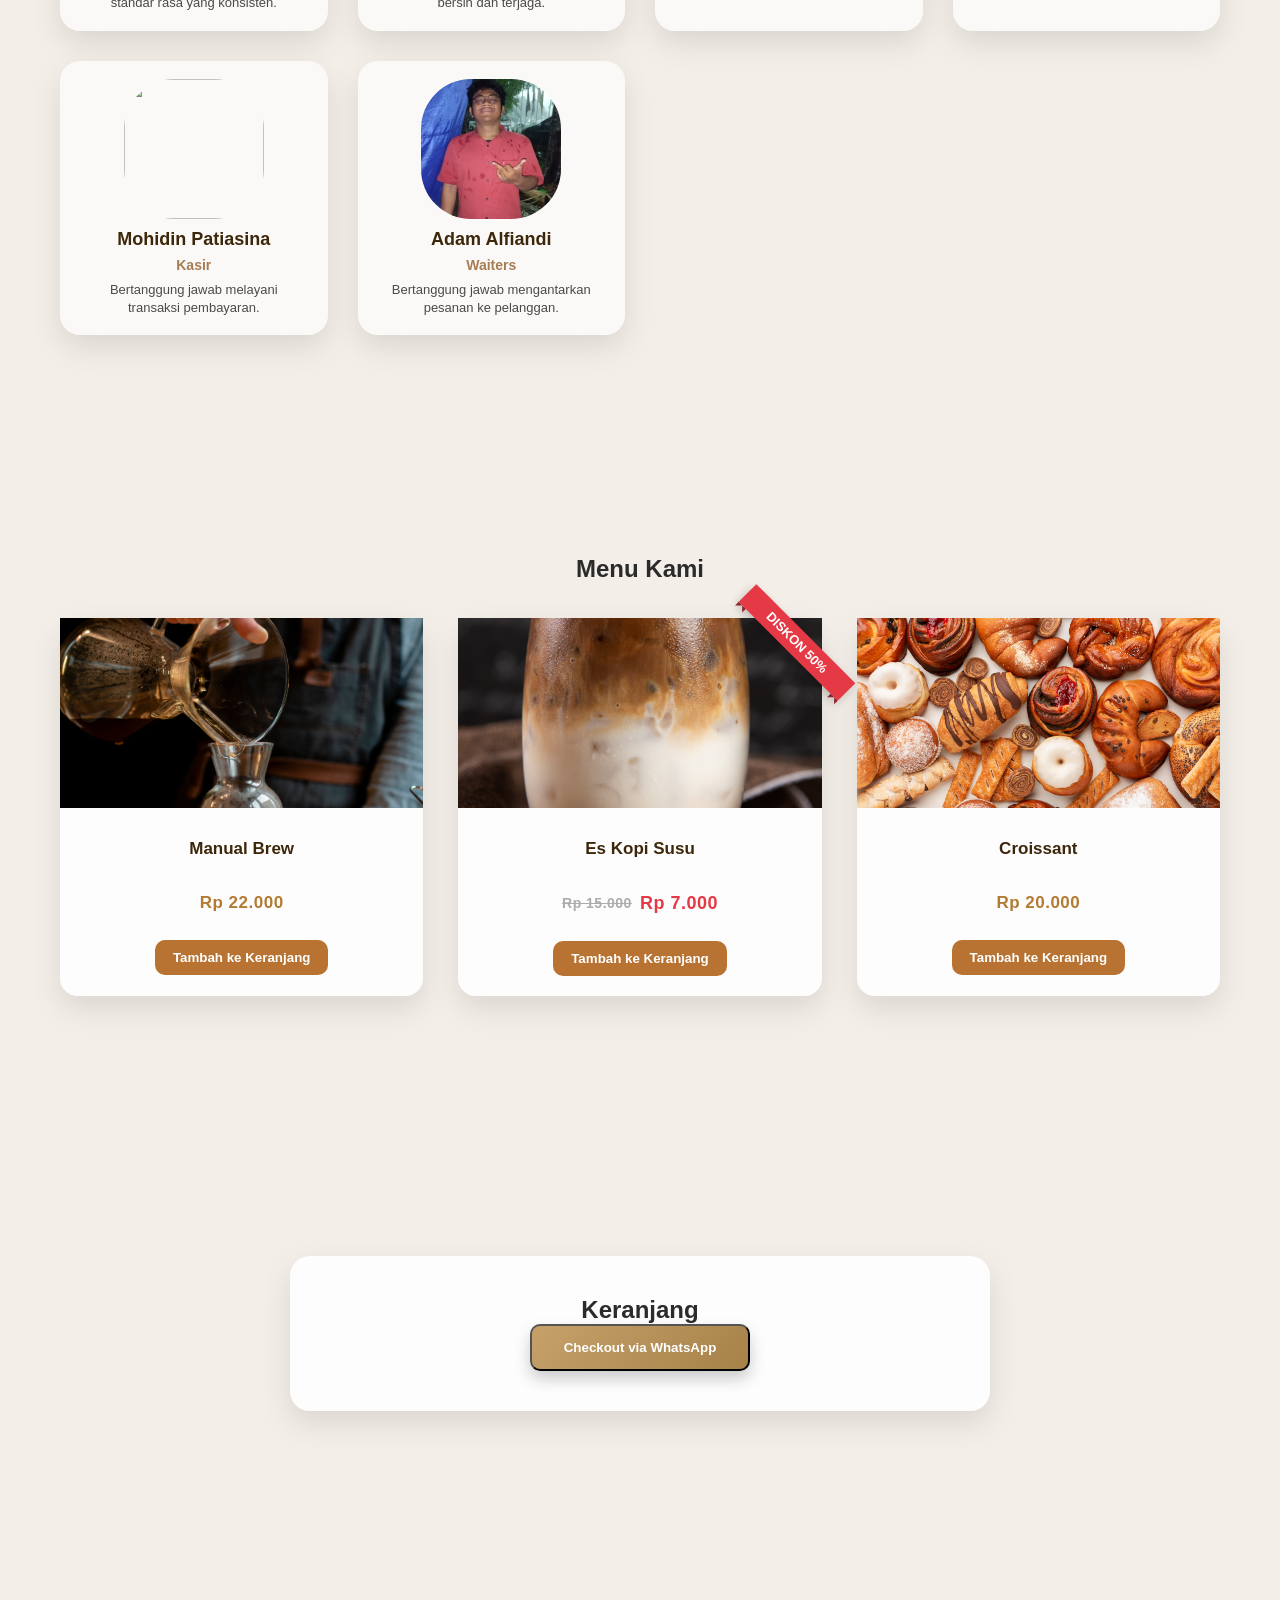
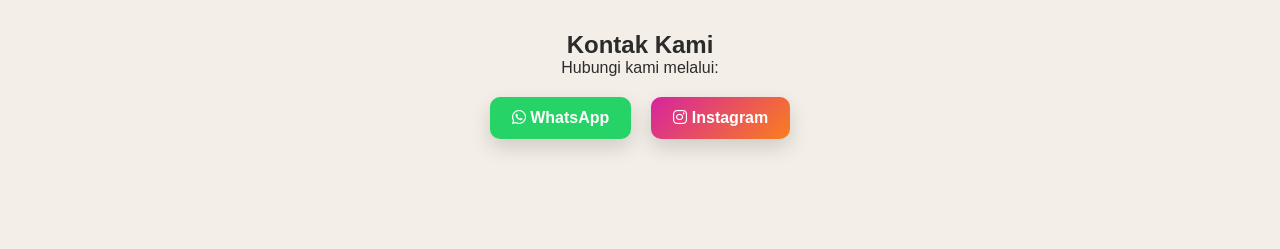
==== commit 0036ced4: "Update index.html" ====
--- a/index.html
+++ b/index.html
@@ -127,12 +127,6 @@
   <section id="menu" class="menu">
     <h2>Menu Kami</h2>
     <div class="menu-grid">
-      <div class="menu-card">
-  <img src="images/iced-coffee-with-whipped-cream.jpg" loading="lazy">
-  <p class="menu-title">Es Kopi Susu</p>
-  <p class="menu-price">Rp 18.000</p>
-  <button class="add-cart" data-item="Es Kopi Susu">Tambah ke Keranjang</button>
-</div>
 
 <div class="menu-card">
   <img src="images/coffee-maker-coffee-shop.jpg" loading="lazy">
--- a/style.css
+++ b/style.css
@@ -236,24 +236,64 @@
   box-shadow: 0 12px 30px rgba(0,0,0,0.1);
   cursor: pointer;
   position: relative;
-}
-
-.discount-badge {
+  overflow: visible;
+}
+
+.ribbon {
   position: absolute;
-  top: -8px;
-  right: -8px;
-  background: #e63946; /* warna merah promo */
+  top: 12px;
+  right: -45px;
+  background: #e63946;
   color: #fff;
-  width: 36px;
-  height: 36px;
-  border-radius: 50%;
+  width: 140px;
+  text-align: center;
+  font-size: 13px;
+  font-weight: bold;
+  padding: 5px 0;
+  transform: rotate(45deg);
+  box-shadow: 0 4px 10px rgba(0,0,0,0.2);
+  z-index: 9;
+}
+
+/* Efek lipatan supaya terlihat seperti stiker dunia nyata */
+.ribbon::before,
+.ribbon::after {
+  content: "";
+  position: absolute;
+  top: 100%;
+  border-left: 5px solid #8a232f;
+  border-right: 5px solid #8a232f;
+  border-bottom: 5px solid transparent;
+}
+
+.ribbon::before {
+  left: 0;
+}
+
+.ribbon::after {
+  right: 0;
+}
+
+.menu-price {
   display: flex;
   justify-content: center;
+  gap: 8px;
   align-items: center;
+}
+
+.old-price {
+  text-decoration: line-through;
+  color: #8a8a8a;
   font-size: 14px;
-  z-index: 10;
-  box-shadow: 0 0 8px rgba(0,0,0,0.2);
-}
+  opacity: 0.7;
+}
+
+.new-price {
+  color: #e63946;
+  font-weight: 700;
+  font-size: 18px;
+}
+
 
 .menu-card:hover {
   transform: translateY(-4px);
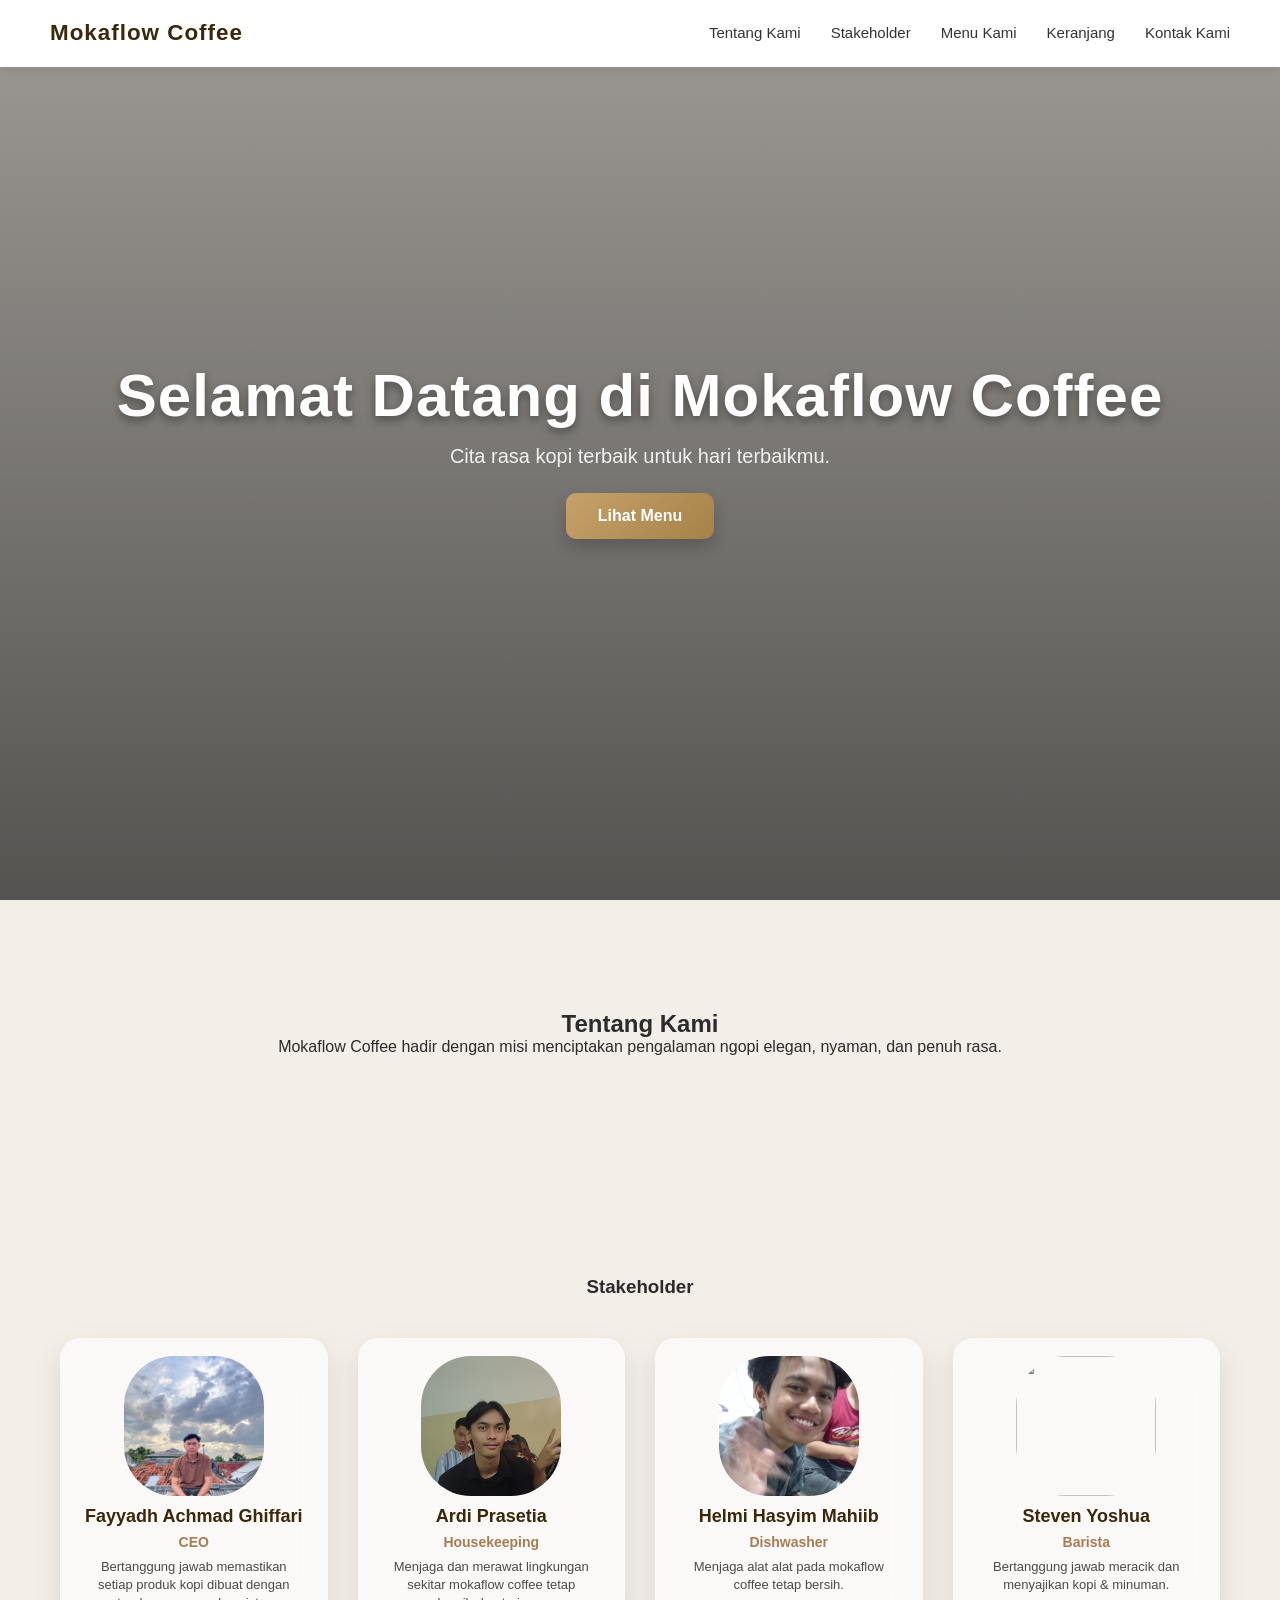
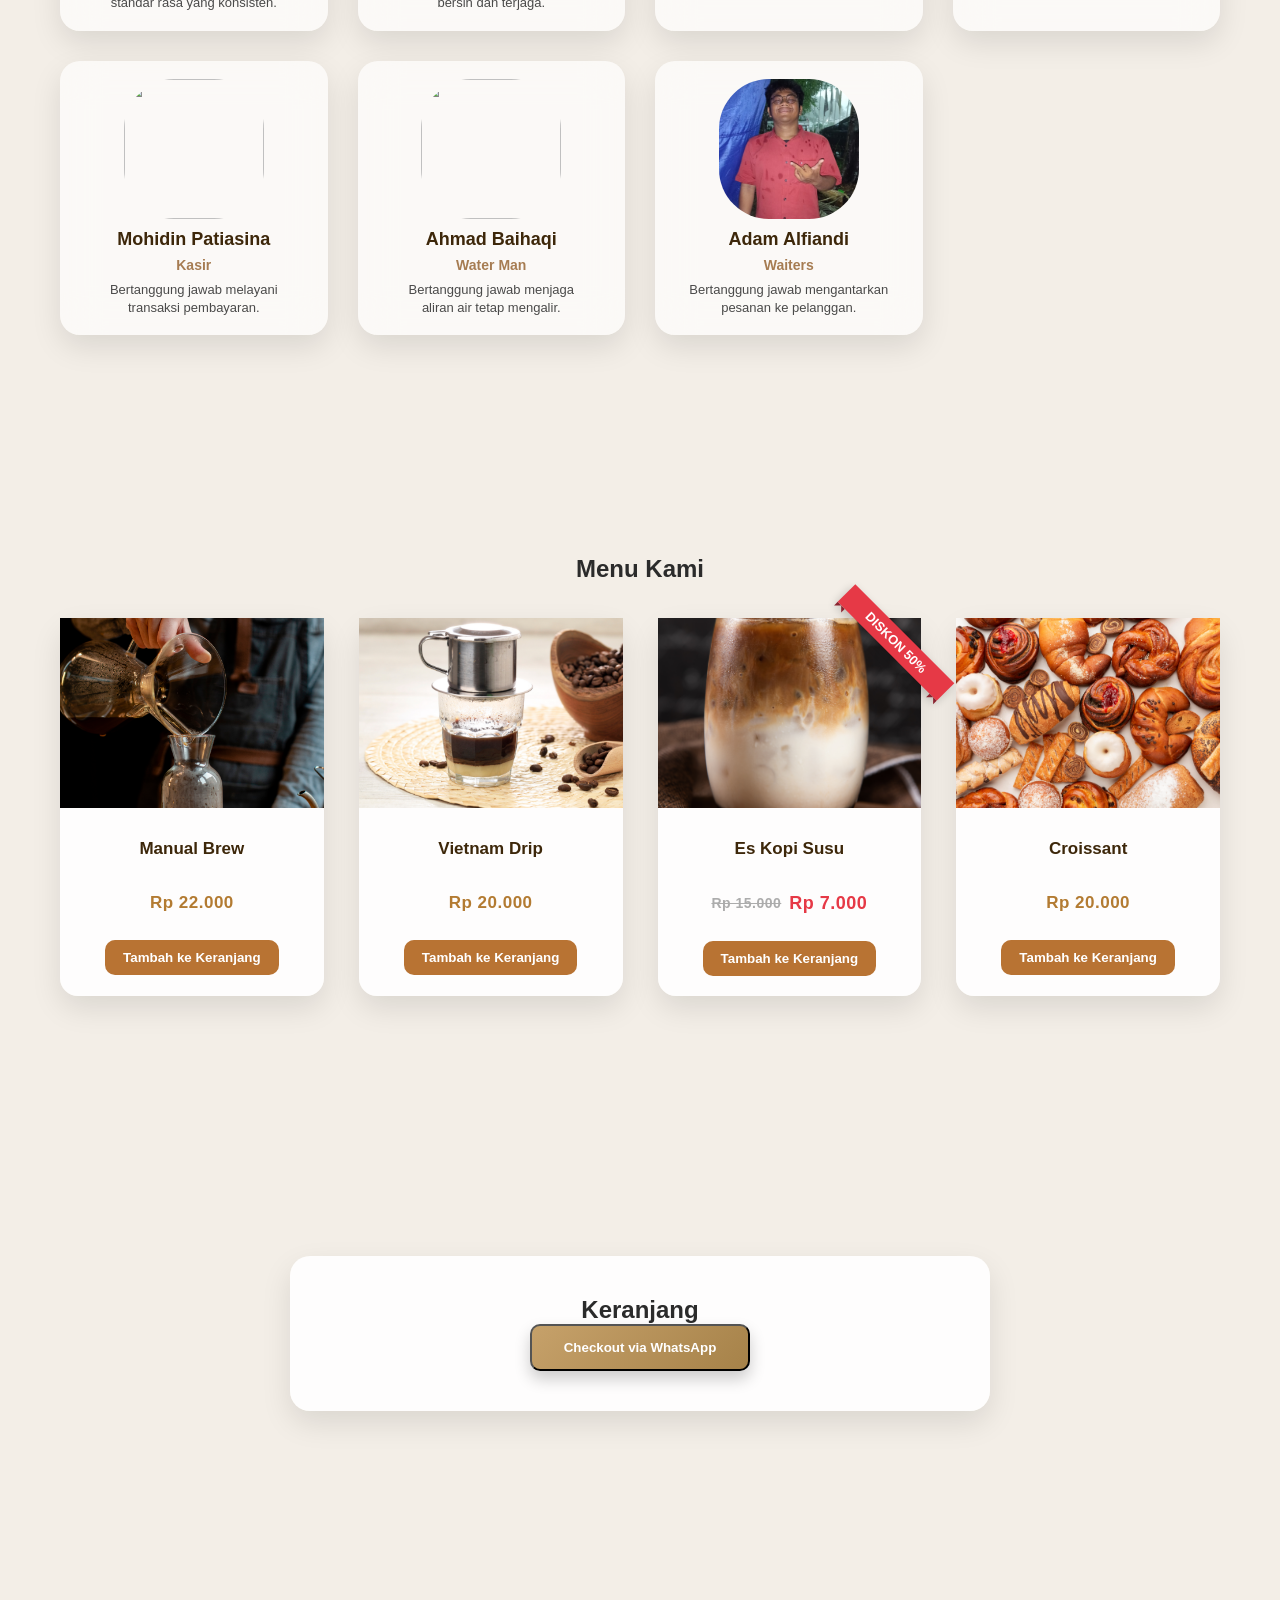
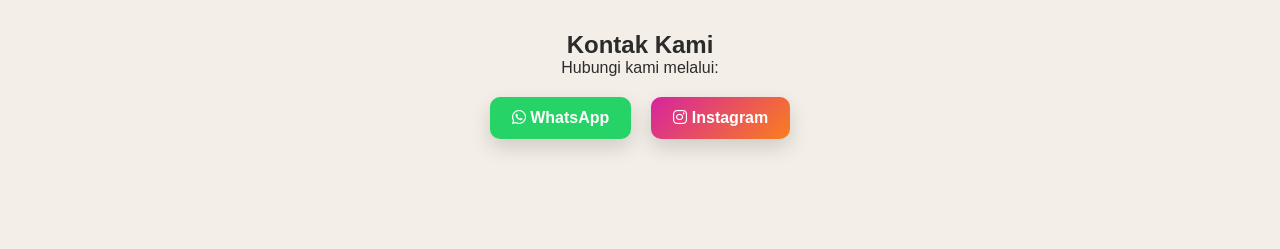
==== commit c849284c: "Update index.html" ====
--- a/index.html
+++ b/index.html
@@ -109,6 +109,19 @@
   </div>
 
   <div class="ceo-card">
+    <img src="images/#" loading="lazy">
+    <h3 class="ceo-name">Ahmad Baihaqi</h3>
+
+    <a href="https://wa.me/6285695570167" target="_blank" class="ceo-role">
+      Water Man 
+    </a>
+
+    <p class="ceo-desc">
+      Bertanggung jawab menjaga aliran air tetap mengalir.
+    </p>
+  </div>
+
+  <div class="ceo-card">
     <img src="images/alfiandi.jpeg" loading="lazy">
     <h3 class="ceo-name">Adam Alfiandi</h3>
 
@@ -132,6 +145,13 @@
   <img src="images/coffee-maker-coffee-shop.jpg" loading="lazy">
   <p class="menu-title">Manual Brew</p>
   <p class="menu-price">Rp 22.000</p>
+  <button class="add-cart" data-item="Manual Brew">Tambah ke Keranjang</button>
+</div>
+
+<div class="menu-card">
+  <img src="images/vietnamdrip.png" loading="lazy">
+  <p class="menu-title">Vietnam Drip</p>
+  <p class="menu-price">Rp 20.000</p>
   <button class="add-cart" data-item="Manual Brew">Tambah ke Keranjang</button>
 </div>
 
